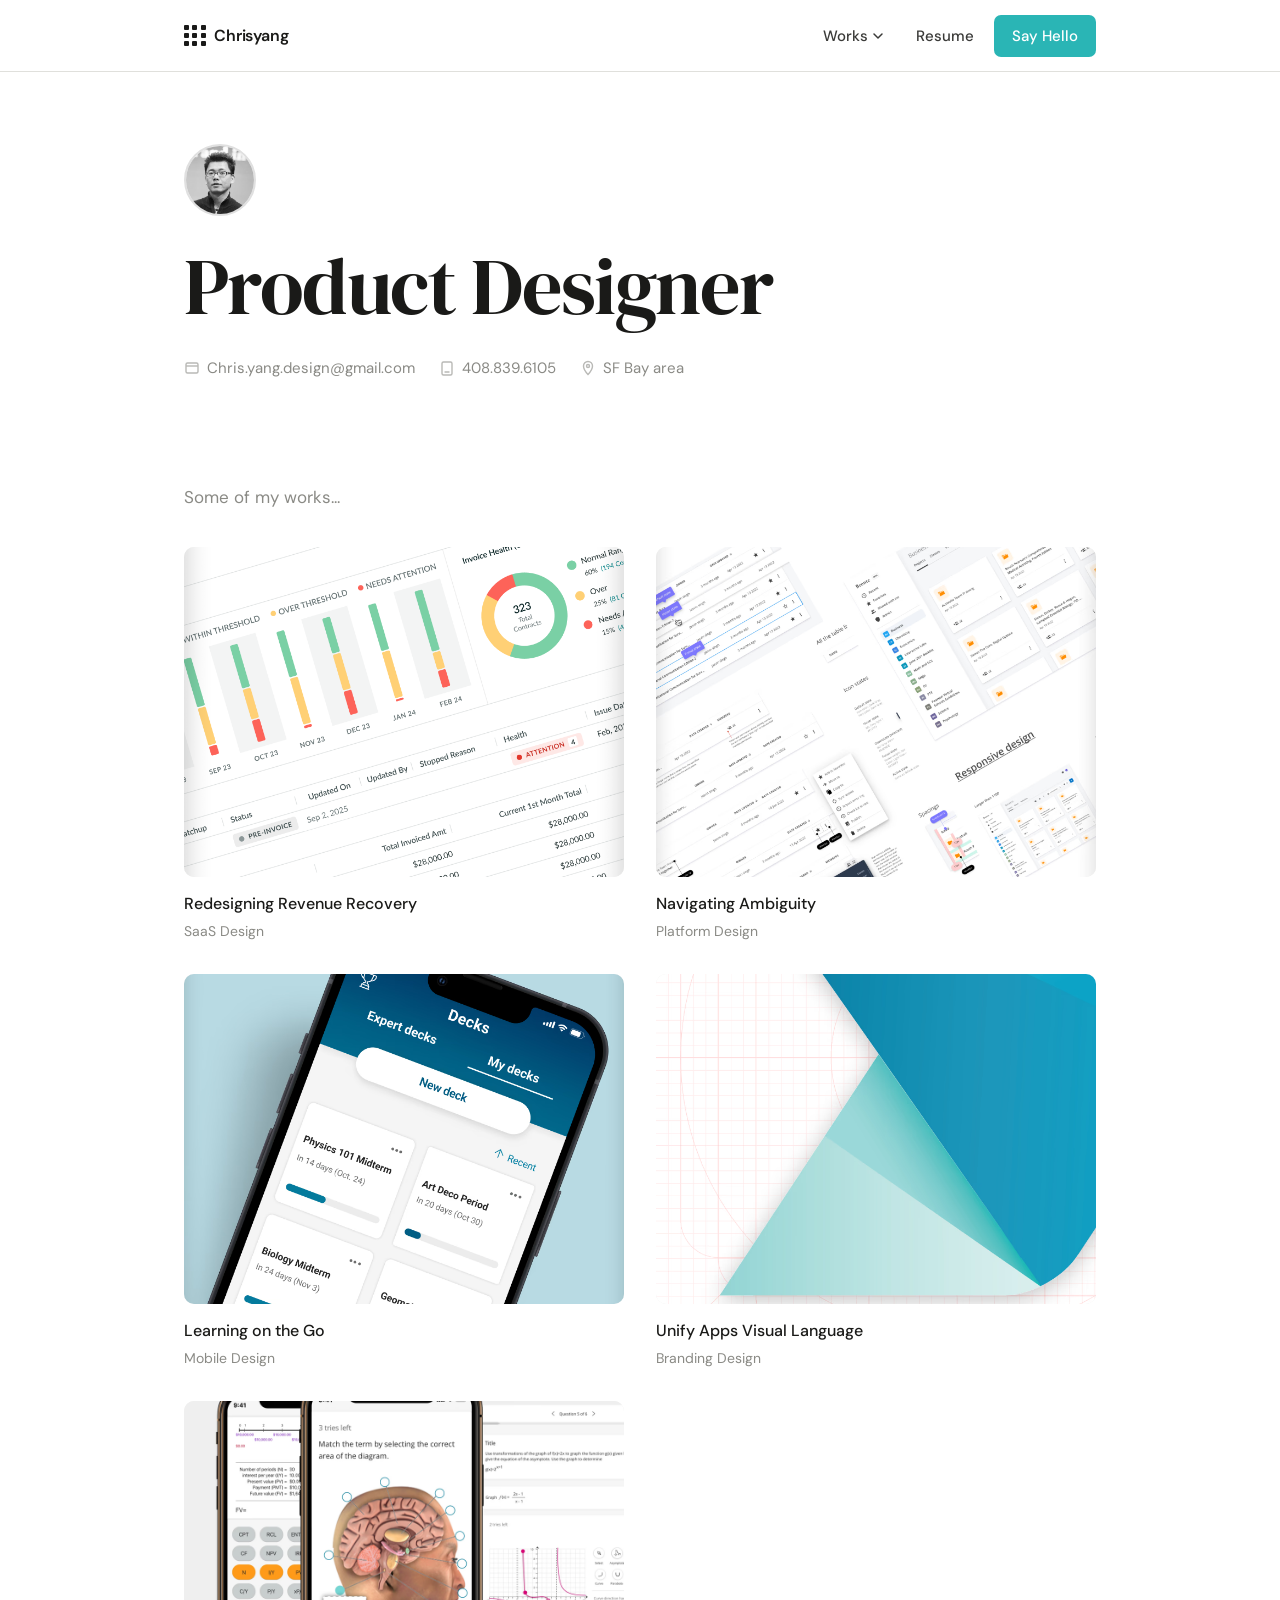
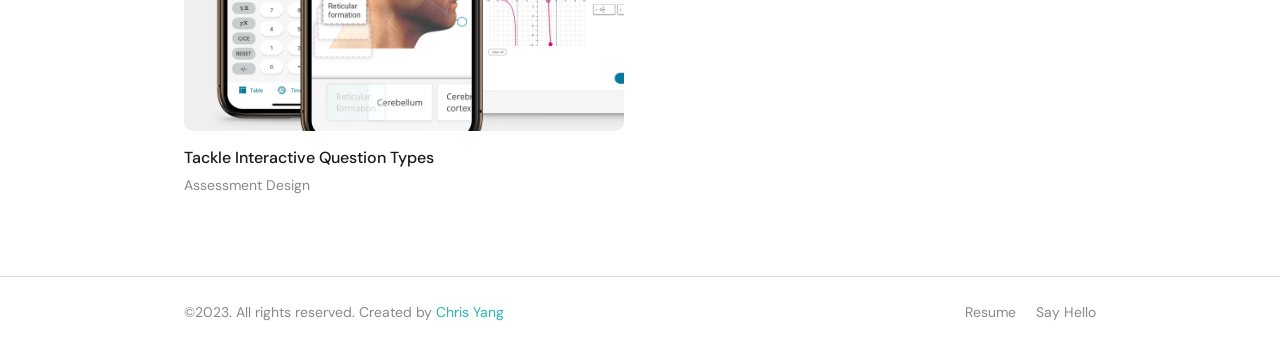
==== index.html @ 224f1f04 "Add SaaS Design case study to homepage works grid, disable password gate New card links to secret.ht" ====
<!DOCTYPE html>
<html lang="en">
<head>
  <meta charset="UTF-8">
  <meta name="viewport" content="width=device-width, initial-scale=1.0">
  <title>Christopher Yang — Product Designer</title>
  <meta name="description" content="Christopher Yang portfolio showcasing design works for mobile, platform, and branding.">
  <meta property="og:title" content="Christopher Yang Product Designer">
  <meta property="og:description" content="Christopher Yang portfolio showcasing design works for mobile, platform, and branding.">
  <link rel="stylesheet" href="css/style.css">
  <style>
    .hero-avatar { opacity: 0; animation: heroFadeIn 0.7s ease 0.2s forwards; }
    .hero h1 { opacity: 0; transform: translateY(24px); animation: heroSlideUp 0.7s ease 0.5s forwards; }
    .hero-meta { opacity: 0; transform: translateY(16px); animation: heroSlideUp 0.6s ease 0.85s forwards; }
    .works-section { opacity: 0; transform: translateY(16px); animation: heroSlideUp 0.6s ease 1.1s forwards; }
    @keyframes heroFadeIn { to { opacity: 1; } }
    @keyframes heroSlideUp { to { opacity: 1; transform: translateY(0); } }
  </style>
</head>
<body>

<!-- NAV -->
<nav class="nav">
  <div class="nav-inner">
    <a href="index.html" class="nav-logo">
      <div class="nav-logo-icon">
        <span></span><span></span><span></span>
        <span></span><span></span><span></span>
        <span></span><span></span><span></span>
      </div>
      Chrisyang
    </a>
    <div class="nav-links">
      <div class="nav-dropdown">
        <div class="nav-dropdown-trigger">
          Works
          <svg width="12" height="12" viewBox="0 0 12 12" fill="none"><path d="M2 4L6 8L10 4" stroke="currentColor" stroke-width="1.5" stroke-linecap="round" stroke-linejoin="round"/></svg>
        </div>
        <div class="nav-dropdown-menu">
          <a href="platform.html" class="nav-dropdown-item">
            <span class="nav-dropdown-item-title">Platform design</span>
          </a>
          <a href="apps.html" class="nav-dropdown-item">
            <span class="nav-dropdown-item-title">App design</span>
          </a>
          <a href="branding.html" class="nav-dropdown-item">
            <span class="nav-dropdown-item-title">Branding</span>
          </a>
          <a href="assessment.html" class="nav-dropdown-item">
            <span class="nav-dropdown-item-title">Assessment</span>
          </a>
          <a href="secret.html" class="nav-dropdown-item">
            <span class="nav-dropdown-item-title">SaaS Design</span>
          </a>
        </div>
      </div>
      <a href="https://drive.google.com/file/d/1PKk_yvtjGGQ4_b9qK4UiG_FFVXlT4Xbw/view?usp=sharing" target="_blank" class="nav-resume">Resume</a>
      <a href="contact.html" class="nav-cta">Say Hello</a>
    </div>
    <div class="nav-mobile-toggle" aria-label="Toggle menu">
      <span></span><span></span><span></span>
    </div>
  </div>
</nav>

<!-- CONTENT -->
<main class="page">
  <div class="container">
    <section class="hero">
      <div class="hero-avatar">
        <img src="images/home/chris-profile-photo.avif" alt="Christopher Yang">
      </div>
      <h1>Product Designer</h1>
      <div class="hero-meta">
        <div class="hero-meta-item">
          <svg width="16" height="16" viewBox="0 0 16 16" fill="none"><rect x="2" y="3" width="12" height="10" rx="1.5" stroke="currentColor" stroke-width="1.4"/><path d="M2 6h12" stroke="currentColor" stroke-width="1.4"/></svg>
          <a href="mailto:chris.yang.design@gmail.com">Chris.yang.design@gmail.com</a>
        </div>
        <div class="hero-meta-item">
          <svg width="16" height="16" viewBox="0 0 16 16" fill="none"><rect x="3" y="2" width="10" height="13" rx="1.5" stroke="currentColor" stroke-width="1.4"/><path d="M6 12h4" stroke="currentColor" stroke-width="1.4" stroke-linecap="round"/></svg>
          408.839.6105
        </div>
        <div class="hero-meta-item">
          <svg width="16" height="16" viewBox="0 0 16 16" fill="none"><path d="M8 1.5C5.515 1.5 3.5 3.515 3.5 6c0 3.75 4.5 8.5 4.5 8.5s4.5-4.75 4.5-8.5c0-2.485-2.015-4.5-4.5-4.5Z" stroke="currentColor" stroke-width="1.4"/><circle cx="8" cy="6" r="1.5" stroke="currentColor" stroke-width="1.4"/></svg>
          SF Bay area
        </div>
      </div>
    </section>

    <section class="works-section">
      <p class="works-section-title">Some of my works...</p>
      <div class="works-grid">
        <a href="secret.html" class="work-card">
          <img class="work-card-img" src="images/home/saas-home-image.png" alt="Redesigning Revenue Recovery — SaaS Design">
          <div class="work-card-title">Redesigning Revenue Recovery</div>
          <div class="work-card-sub">SaaS Design</div>
        </a>
        <a href="platform.html" class="work-card">
          <img class="work-card-img" src="images/home/navigation-design.avif" alt="Navigating Ambiguity — Platform Design">
          <div class="work-card-title">Navigating Ambiguity</div>
          <div class="work-card-sub">Platform Design</div>
        </a>
        <a href="apps.html" class="work-card">
          <img class="work-card-img" src="images/home/mobile-design-thumb.avif" alt="Learning on the Go — Mobile Design">
          <div class="work-card-title">Learning on the Go</div>
          <div class="work-card-sub">Mobile Design</div>
        </a>
        <a href="branding.html" class="work-card">
          <img class="work-card-img" src="images/home/branding-design-thumb.avif" alt="Unify Apps Visual Language — Branding Design">
          <div class="work-card-title">Unify Apps Visual Language</div>
          <div class="work-card-sub">Branding Design</div>
        </a>
        <a href="assessment.html" class="work-card">
          <img class="work-card-img" src="images/home/app-design-thumb.avif" alt="Tackle Interactive Question Types — Assessment Design">
          <div class="work-card-title">Tackle Interactive Question Types</div>
          <div class="work-card-sub">Assessment Design</div>
        </a>
      </div>
    </section>
  </div>
</main>

<!-- FOOTER -->
<footer class="footer">
  <div class="footer-inner">
    <p class="footer-copy">©2023. All rights reserved. Created by <a href="mailto:Chris.yang.design@gmail.com">Chris Yang</a></p>
    <div class="footer-links">
      <a href="https://drive.google.com/file/d/1C6L22A_inPMwB6SXOAL65EUYt7ZPldAD/view?usp=sharing" target="_blank">Resume</a>
      <a href="contact.html">Say Hello</a>
    </div>
  </div>
</footer>

<script src="js/main.js"></script>
</body>
</html>
---- css/style.css ----
/* ============================================
   CHRIS YANG PORTFOLIO — GLOBAL STYLES
   ============================================ */

@import url('https://fonts.googleapis.com/css2?family=DM+Serif+Display:ital@0;1&family=DM+Sans:wght@300;400;500;600&display=swap');

/* ── CSS Variables ── */
:root {
  --white: #ffffff;
  --off-white: #f8f8f6;
  --light-gray: #f0f0ee;
  --mid-gray: #e0e0dc;
  --text-muted: #8a8a85;
  --text-body: #3a3a38;
  --text-dark: #1a1a18;
  --teal: #2ab5b5;
  --teal-dark: #1f9494;
  --teal-light: rgba(42, 181, 181, 0.1);
  --serif: 'DM Serif Display', Georgia, serif;
  --sans: 'DM Sans', system-ui, sans-serif;
  --nav-h: 72px;
  --max-w: 960px;
  --transition: 0.25s cubic-bezier(0.4, 0, 0.2, 1);
}

/* ── Reset ── */
*, *::before, *::after { box-sizing: border-box; margin: 0; padding: 0; }
html { font-size: 16px; scroll-behavior: smooth; }
body {
  font-family: var(--sans);
  color: var(--text-body);
  background: var(--white);
  line-height: 1.6;
  opacity: 1;
  transition: opacity 0.3s ease;
}
body.page-exit { opacity: 0; }
body.page-enter { animation: fadeIn 0.4s ease forwards; }

@keyframes fadeIn {
  from { opacity: 0; transform: translateY(8px); }
  to   { opacity: 1; transform: translateY(0); }
}

img { max-width: 100%; display: block; }
a { color: inherit; text-decoration: none; }

/* ── Navigation ── */
.nav {
  position: fixed;
  top: 0; left: 0; right: 0;
  height: var(--nav-h);
  background: rgba(255,255,255,0.92);
  backdrop-filter: blur(12px);
  -webkit-backdrop-filter: blur(12px);
  border-bottom: 1px solid var(--mid-gray);
  z-index: 100;
  display: flex;
  align-items: center;
}
.nav-inner {
  max-width: var(--max-w);
  margin: 0 auto;
  padding: 0 24px;
  width: 100%;
  display: flex;
  align-items: center;
  justify-content: space-between;
}
.nav-logo {
  display: flex;
  align-items: center;
  gap: 8px;
  font-weight: 600;
  font-size: 1rem;
  color: var(--text-dark);
  letter-spacing: -0.01em;
}
.nav-logo-icon {
  width: 22px; height: 22px;
  display: grid;
  grid-template-columns: repeat(3,1fr);
  gap: 3px;
}
.nav-logo-icon span {
  width: 5px; height: 5px;
  background: var(--text-dark);
  border-radius: 1px;
}
.nav-links {
  display: flex;
  align-items: center;
  gap: 8px;
}

/* Works dropdown */
.nav-dropdown { position: relative; }
.nav-dropdown-trigger {
  display: flex;
  align-items: center;
  gap: 4px;
  padding: 8px 12px;
  font-size: 0.9375rem;
  font-weight: 500;
  color: var(--text-body);
  cursor: pointer;
  border-radius: 6px;
  transition: background var(--transition);
  user-select: none;
}
.nav-dropdown-trigger:hover { background: var(--light-gray); }
.nav-dropdown-trigger svg {
  transition: transform var(--transition);
  flex-shrink: 0;
}
.nav-dropdown.open .nav-dropdown-trigger svg { transform: rotate(180deg); }

.nav-dropdown-menu {
  position: absolute;
  top: calc(100% + 8px);
  left: 0;
  background: var(--white);
  border: 1px solid var(--mid-gray);
  border-radius: 10px;
  box-shadow: 0 8px 32px rgba(0,0,0,0.10);
  min-width: 240px;
  overflow: hidden;
  opacity: 0;
  pointer-events: none;
  transform: translateY(-6px);
  transition: opacity 0.2s ease, transform 0.2s ease;
  z-index: 200;
}
.nav-dropdown.open .nav-dropdown-menu {
  opacity: 1;
  pointer-events: all;
  transform: translateY(0);
}
.nav-dropdown-item {
  display: block;
  padding: 12px 16px;
  font-size: 0.875rem;
  border-bottom: 1px solid var(--light-gray);
  transition: background var(--transition);
}
.nav-dropdown-item:last-child { border-bottom: none; }
.nav-dropdown-item:hover { background: var(--off-white); }
.nav-dropdown-item-title {
  font-weight: 500;
  color: var(--text-dark);
  display: block;
}
.nav-dropdown-item-sub {
  font-size: 0.8125rem;
  color: var(--text-muted);
  display: block;
  margin-top: 1px;
}

.nav-resume {
  padding: 8px 12px;
  font-size: 0.9375rem;
  font-weight: 500;
  color: var(--text-body);
  border-radius: 6px;
  transition: background var(--transition);
}
.nav-resume:hover { background: var(--light-gray); }

.nav-cta {
  padding: 9px 18px;
  background: var(--teal);
  color: white;
  font-size: 0.9375rem;
  font-weight: 500;
  border-radius: 7px;
  transition: background var(--transition), transform var(--transition);
}
.nav-cta:hover { background: var(--teal-dark); transform: translateY(-1px); }

/* Mobile nav toggle */
.nav-mobile-toggle {
  display: none;
  flex-direction: column;
  gap: 5px;
  cursor: pointer;
  padding: 4px;
}
.nav-mobile-toggle span {
  width: 22px; height: 2px;
  background: var(--text-dark);
  border-radius: 2px;
  transition: transform 0.3s ease, opacity 0.3s ease;
}

/* ── Page Wrapper ── */
.page { padding-top: var(--nav-h); min-height: 100vh; }
.container {
  max-width: var(--max-w);
  margin: 0 auto;
  padding: 0 24px;
}

/* ── HOME PAGE ── */
.hero {
  padding: 72px 0 56px;
  animation: fadeIn 0.6s ease both;
}
.hero-avatar {
  width: 72px; height: 72px;
  border-radius: 50%;
  overflow: hidden;
  margin-bottom: 28px;
  filter: grayscale(100%);
  border: 2px solid var(--mid-gray);
}
.hero-avatar img { width: 100%; height: 100%; object-fit: cover; object-position: center top; }
.hero h1 {
  font-family: var(--serif);
  font-size: clamp(3rem, 7vw, 5rem);
  font-weight: 400;
  color: var(--text-dark);
  line-height: 1.05;
  letter-spacing: -0.02em;
  margin-bottom: 28px;
  animation: fadeIn 0.6s 0.1s ease both;
}
.hero-meta {
  display: flex;
  flex-wrap: wrap;
  gap: 24px;
  animation: fadeIn 0.6s 0.2s ease both;
}
.hero-meta-item {
  display: flex;
  align-items: center;
  gap: 7px;
  font-size: 0.9375rem;
  color: var(--text-muted);
}
.hero-meta-item svg { flex-shrink: 0; opacity: 0.6; }
.hero-meta-item a:hover { color: var(--teal); }

.works-section { padding: 48px 0 80px; }
.works-section-title {
  font-size: 1.0625rem;
  font-weight: 400;
  color: var(--text-muted);
  margin-bottom: 36px;
  animation: fadeIn 0.6s 0.25s ease both;
}
.works-grid {
  display: grid;
  grid-template-columns: repeat(2, 1fr);
  gap: 32px;
  animation: fadeIn 0.6s 0.3s ease both;
}
.work-card {
  cursor: pointer;
  transition: transform 0.3s ease;
}
.work-card:hover { transform: translateY(-4px); }
.work-card-img {
  width: 100%;
  aspect-ratio: 4/3;
  object-fit: cover;
  border-radius: 10px;
  margin-bottom: 14px;
  background: var(--light-gray);
  transition: box-shadow 0.3s ease;
}
.work-card:hover .work-card-img { box-shadow: 0 12px 32px rgba(0,0,0,0.12); }
.work-card-title {
  font-size: 1rem;
  font-weight: 500;
  color: var(--text-dark);
  margin-bottom: 3px;
}
.work-card-sub {
  font-size: 0.875rem;
  color: var(--text-muted);
}

/* ── CASE STUDY PAGES ── */
.case-hero {
  padding: 64px 0 48px;
  border-bottom: 1px solid var(--mid-gray);
  margin-bottom: 56px;
  animation: fadeIn 0.5s ease both;
}
.case-hero-eyebrow {
  font-size: 0.8125rem;
  font-weight: 500;
  letter-spacing: 0.1em;
  text-transform: uppercase;
  color: var(--teal);
  margin-bottom: 12px;
}
.case-hero h1 {
  font-family: var(--serif);
  font-size: clamp(2.25rem, 5vw, 3.5rem);
  font-weight: 400;
  color: var(--text-dark);
  line-height: 1.1;
  letter-spacing: -0.02em;
  margin-bottom: 16px;
}
.case-hero-sub {
  font-size: 1.125rem;
  color: var(--text-muted);
  font-weight: 300;
}
.case-hero-img {
  width: 100%;
  border-radius: 12px;
  margin-top: 40px;
  box-shadow: 0 4px 24px rgba(0,0,0,0.08);
}

.case-body { padding-bottom: 96px; animation: fadeIn 0.5s 0.15s ease both; }
.case-section { margin-bottom: 56px; }
.case-section h3 {
  font-family: var(--serif);
  font-size: 1.5rem;
  font-weight: 400;
  color: var(--text-dark);
  margin-bottom: 16px;
  letter-spacing: -0.01em;
}
.case-section p {
  font-size: 1rem;
  line-height: 1.75;
  color: var(--text-body);
  margin-bottom: 16px;
}
.case-section p:last-child { margin-bottom: 0; }
.case-section ul, .case-section ol {
  padding-left: 20px;
  margin-bottom: 16px;
}
.case-section li {
  font-size: 1rem;
  line-height: 1.75;
  color: var(--text-body);
  margin-bottom: 4px;
}
.case-section strong { font-weight: 600; color: var(--text-dark); }
.case-section a { color: var(--teal); text-decoration: underline; text-underline-offset: 3px; }
.case-section a:hover { color: var(--teal-dark); }

.case-img-block { margin: 32px 0; }
.case-img-block img {
  width: 100%;
  border-radius: 10px;
  border: 1px solid var(--mid-gray);
}
.case-img-caption {
  font-size: 0.8125rem;
  color: var(--text-muted);
  margin-top: 10px;
  font-style: italic;
}

.case-divider {
  border: none;
  border-top: 1px solid var(--mid-gray);
  margin: 48px 0;
}

/* Results callout */
.results-grid {
  display: grid;
  grid-template-columns: repeat(3, 1fr);
  gap: 24px;
  margin: 24px 0;
}
.result-stat {
  background: var(--off-white);
  border-radius: 10px;
  padding: 24px;
  text-align: center;
}
.result-stat-num {
  font-family: var(--serif);
  font-size: 2.25rem;
  color: var(--teal);
  display: block;
  margin-bottom: 6px;
}
.result-stat-label {
  font-size: 0.875rem;
  color: var(--text-muted);
  line-height: 1.4;
}

/* Testimonial */
.testimonial {
  background: var(--off-white);
  border-left: 3px solid var(--teal);
  border-radius: 0 8px 8px 0;
  padding: 20px 24px;
  margin: 24px 0;
}
.testimonial p {
  font-style: italic;
  font-size: 1rem;
  color: var(--text-body);
  margin-bottom: 8px !important;
}
.testimonial cite {
  font-size: 0.875rem;
  font-weight: 500;
  color: var(--text-muted);
  font-style: normal;
}

/* Prototype button */
.btn-primary {
  display: inline-flex;
  align-items: center;
  gap: 8px;
  padding: 11px 22px;
  background: var(--teal);
  color: white;
  font-size: 0.9375rem;
  font-weight: 500;
  border-radius: 7px;
  transition: background var(--transition), transform var(--transition);
  margin-top: 8px;
}
.btn-primary:hover { background: var(--teal-dark); transform: translateY(-1px); }

/* ── CONTACT PAGE ── */
.contact-hero {
  padding: 72px 0 48px;
  animation: fadeIn 0.5s ease both;
}
.contact-hero h1 {
  font-family: var(--serif);
  font-size: clamp(3rem, 6vw, 4.5rem);
  font-weight: 400;
  color: var(--text-dark);
  line-height: 1.05;
  letter-spacing: -0.02em;
  margin-bottom: 14px;
}
.contact-hero p {
  font-size: 1.0625rem;
  color: var(--text-muted);
  margin-bottom: 40px;
}
.contact-form {
  max-width: 560px;
  animation: fadeIn 0.5s 0.15s ease both;
}
.form-group { margin-bottom: 20px; }
.form-group label {
  display: block;
  font-size: 0.875rem;
  font-weight: 500;
  color: var(--text-dark);
  margin-bottom: 6px;
}
.form-group input,
.form-group textarea {
  width: 100%;
  padding: 11px 14px;
  border: 1px solid var(--mid-gray);
  border-radius: 7px;
  font-family: var(--sans);
  font-size: 0.9375rem;
  color: var(--text-dark);
  background: var(--white);
  transition: border-color var(--transition), box-shadow var(--transition);
  outline: none;
  resize: vertical;
}
.form-group input:focus,
.form-group textarea:focus {
  border-color: var(--teal);
  box-shadow: 0 0 0 3px var(--teal-light);
}
.form-group textarea { min-height: 140px; }
.form-submit {
  width: 100%;
  padding: 13px;
  background: var(--teal);
  color: white;
  border: none;
  border-radius: 7px;
  font-family: var(--sans);
  font-size: 1rem;
  font-weight: 500;
  cursor: pointer;
  transition: background var(--transition), transform var(--transition);
}
.form-submit:hover { background: var(--teal-dark); transform: translateY(-1px); }
.form-success {
  display: none;
  padding: 16px;
  background: var(--teal-light);
  border: 1px solid var(--teal);
  border-radius: 7px;
  color: var(--teal-dark);
  font-weight: 500;
  margin-top: 16px;
  font-size: 0.9375rem;
}

/* ── FOOTER ── */
.footer {
  border-top: 1px solid var(--mid-gray);
  padding: 24px 0;
  margin-top: auto;
}
.footer-inner {
  max-width: var(--max-w);
  margin: 0 auto;
  padding: 0 24px;
  display: flex;
  align-items: center;
  justify-content: space-between;
  flex-wrap: wrap;
  gap: 12px;
}
.footer-copy {
  font-size: 0.875rem;
  color: var(--text-muted);
}
.footer-copy a { color: var(--teal); }
.footer-links {
  display: flex;
  align-items: center;
  gap: 20px;
}
.footer-links a {
  font-size: 0.875rem;
  color: var(--text-muted);
  transition: color var(--transition);
}
.footer-links a:hover { color: var(--text-dark); }

/* ── MOBILE ── */
@media (max-width: 680px) {
  .nav-links { display: none; }
  .nav-links.mobile-open {
    display: flex;
    flex-direction: column;
    position: fixed;
    top: var(--nav-h);
    left: 0; right: 0;
    background: var(--white);
    border-bottom: 1px solid var(--mid-gray);
    padding: 16px 24px 24px;
    gap: 4px;
    align-items: stretch;
    box-shadow: 0 8px 24px rgba(0,0,0,0.08);
  }
  .nav-mobile-toggle { display: flex; }
  .nav-dropdown-trigger { padding: 10px 12px; }
  .nav-dropdown-menu { position: static; box-shadow: none; border: none; border-radius: 0; opacity: 1; pointer-events: all; transform: none; padding-left: 12px; display: none; }
  .nav-dropdown.open .nav-dropdown-menu { display: block; }
  .nav-resume, .nav-cta { padding: 10px 12px; }

  .works-grid { grid-template-columns: 1fr; gap: 28px; }
  .results-grid { grid-template-columns: 1fr; gap: 16px; }

  .hero { padding: 48px 0 40px; }
  .case-hero { padding: 48px 0 36px; }
  .contact-hero { padding: 48px 0 36px; }
}
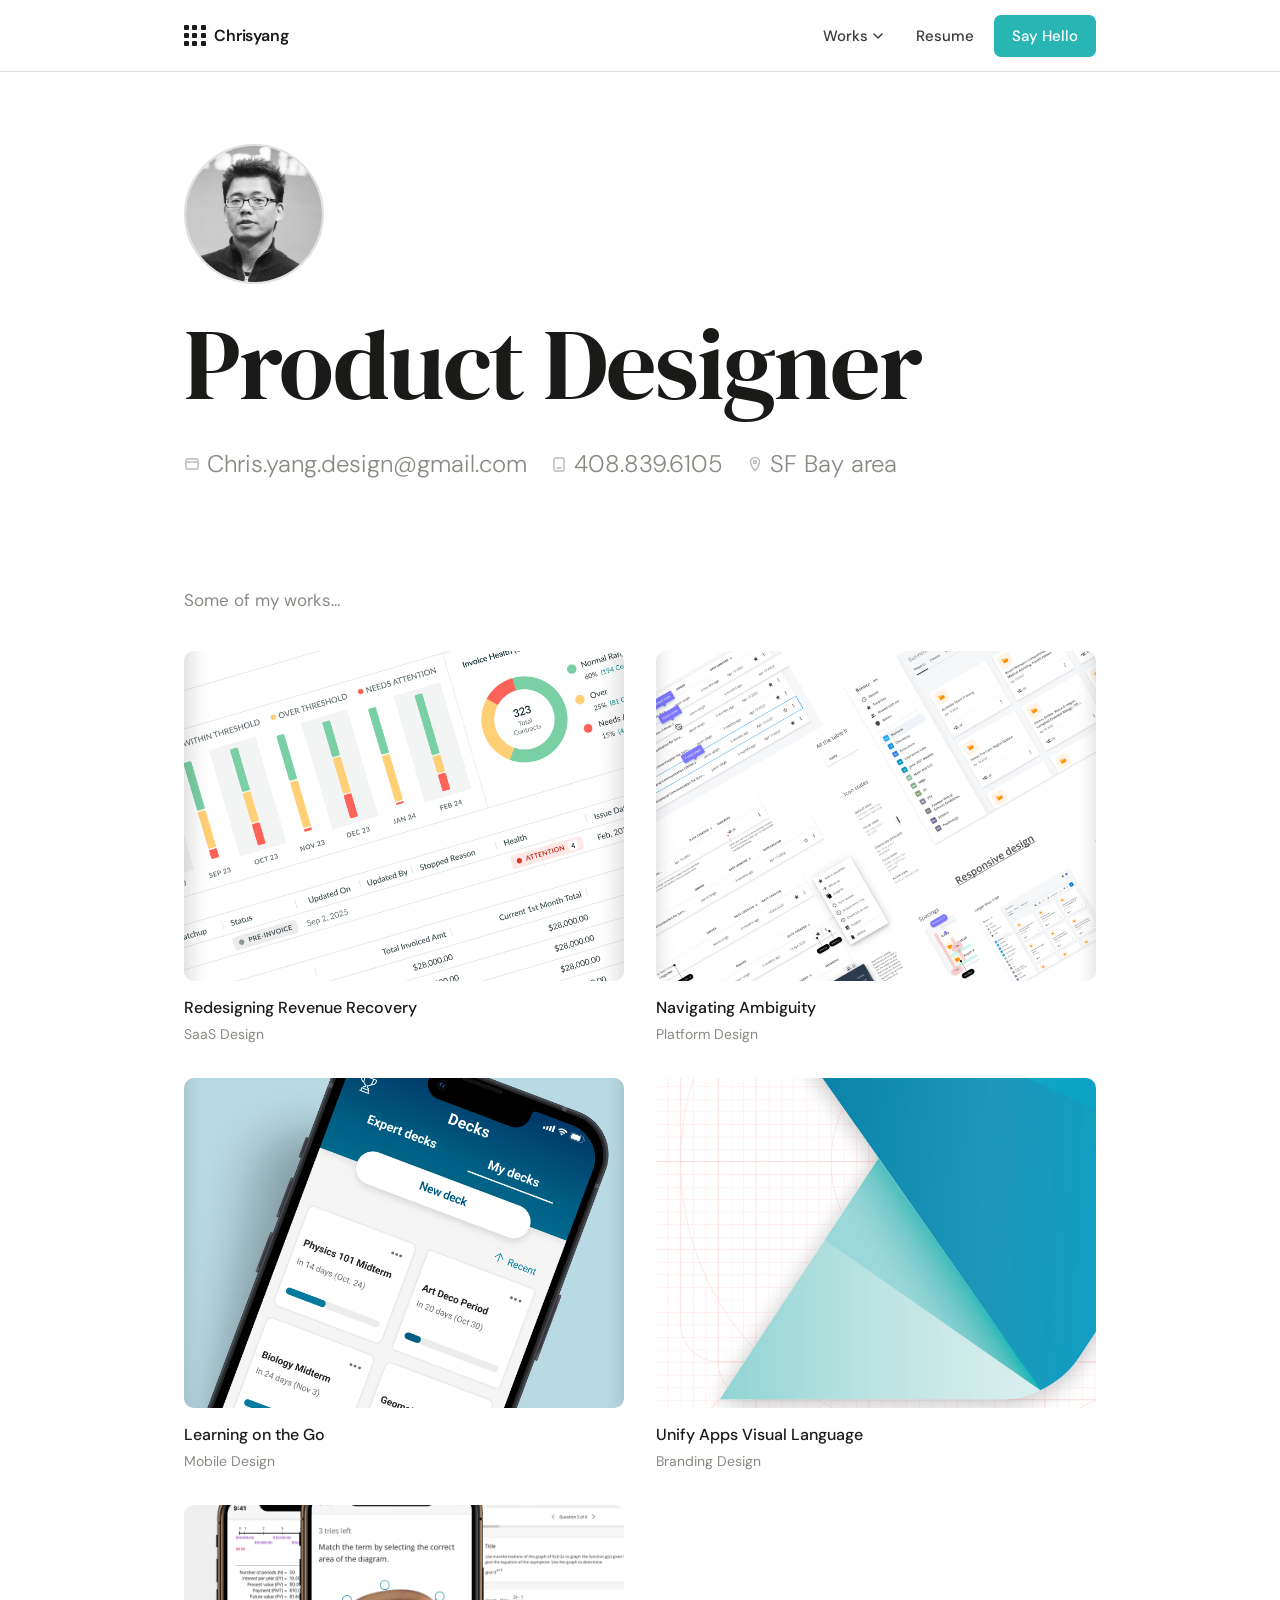
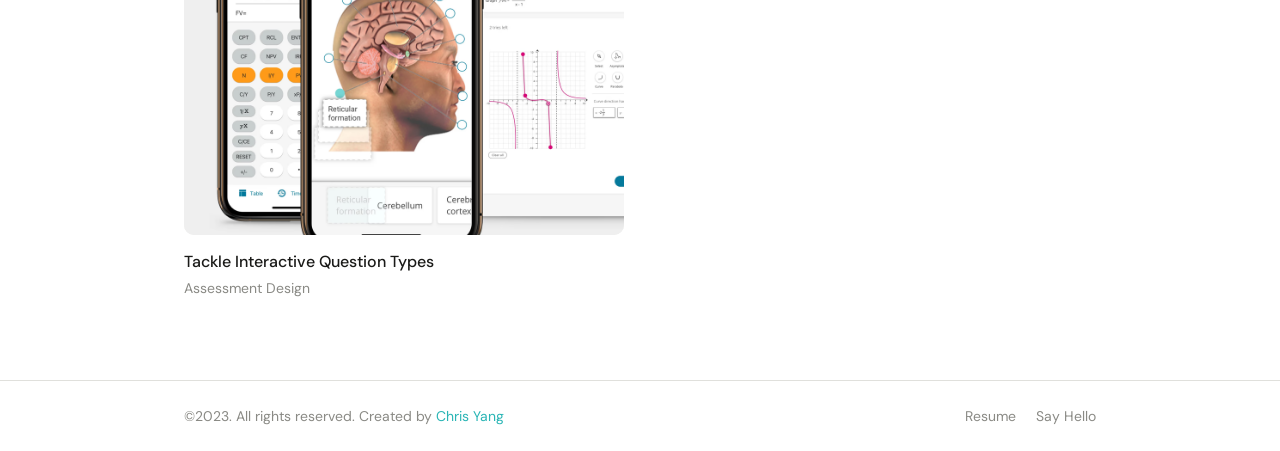
==== commit e9fd3521: "Rework homepage load animation and add site favicon - Match photo/headline/contact-info sizes to the" ====
--- a/index.html
+++ b/index.html
@@ -8,13 +8,23 @@
   <meta property="og:title" content="Christopher Yang Product Designer">
   <meta property="og:description" content="Christopher Yang portfolio showcasing design works for mobile, platform, and branding.">
   <link rel="stylesheet" href="css/style.css">
+  <link rel="icon" type="image/png" href="images/favicon/favicon.png">
   <style>
-    .hero-avatar { opacity: 0; animation: heroFadeIn 0.7s ease 0.2s forwards; }
-    .hero h1 { opacity: 0; transform: translateY(24px); animation: heroSlideUp 0.7s ease 0.5s forwards; }
-    .hero-meta { opacity: 0; transform: translateY(16px); animation: heroSlideUp 0.6s ease 0.85s forwards; }
-    .works-section { opacity: 0; transform: translateY(16px); animation: heroSlideUp 0.6s ease 1.1s forwards; }
-    @keyframes heroFadeIn { to { opacity: 1; } }
+    .hero-avatar { opacity: 0; transform: scale(0.4); animation: heroScaleIn 0.9s ease 0.2s forwards; }
+    .hero h1 { opacity: 0; transform: translateY(24px); animation: heroSlideUp 0.9s ease 0.7s forwards; }
+    .hero-meta-item { opacity: 0; transform: translateX(24px); }
+    .hero-meta-item:nth-child(1) { animation: heroSlideInRight 0.7s ease 1.4s forwards; }
+    .hero-meta-item:nth-child(2) { animation: heroSlideInRight 0.7s ease 1.9s forwards; }
+    .hero-meta-item:nth-child(3) { animation: heroSlideInRight 0.7s ease 2.4s forwards; }
+    .works-section-title { opacity: 0; transform: translateY(16px); animation: heroSlideUp 0.9s ease 2.9s forwards; }
+    .works-grid .work-card:nth-child(1) .work-card-img { animation: cardRevealIn 0.6s ease 3.9s forwards; }
+    .works-grid .work-card:nth-child(2) .work-card-img { animation: cardRevealIn 0.6s ease 4.9s forwards; }
+    .nav { opacity: 0; top: -100px; animation: navSlideDown 0.35s ease-out 3.2s forwards; }
+    @keyframes heroScaleIn { to { opacity: 1; transform: scale(1); } }
     @keyframes heroSlideUp { to { opacity: 1; transform: translateY(0); } }
+    @keyframes heroSlideInRight { to { opacity: 1; transform: translateX(0); } }
+    @keyframes cardRevealIn { to { opacity: 1; transform: scale(1); } }
+    @keyframes navSlideDown { to { opacity: 1; top: 0; } }
   </style>
 </head>
 <body>
@@ -132,5 +142,14 @@
 </footer>
 
 <script src="js/main.js"></script>
+<script>
+  var workCardImgs = document.querySelectorAll('.works-grid .work-card:nth-child(n+3) .work-card-img');
+  var cardObserver = new IntersectionObserver(function (entries) {
+    entries.forEach(function (entry) {
+      entry.target.classList.toggle('in-view', entry.isIntersecting);
+    });
+  }, { threshold: 0.2 });
+  workCardImgs.forEach(function (img) { cardObserver.observe(img); });
+</script>
 </body>
 </html>
--- a/css/style.css
+++ b/css/style.css
@@ -207,7 +207,7 @@
   animation: fadeIn 0.6s ease both;
 }
 .hero-avatar {
-  width: 72px; height: 72px;
+  width: 140px; height: 140px;
   border-radius: 50%;
   overflow: hidden;
   margin-bottom: 28px;
@@ -217,7 +217,7 @@
 .hero-avatar img { width: 100%; height: 100%; object-fit: cover; object-position: center top; }
 .hero h1 {
   font-family: var(--serif);
-  font-size: clamp(3rem, 7vw, 5rem);
+  font-size: clamp(2.75rem, 8vw, 6.25rem);
   font-weight: 400;
   color: var(--text-dark);
   line-height: 1.05;
@@ -235,7 +235,8 @@
   display: flex;
   align-items: center;
   gap: 7px;
-  font-size: 0.9375rem;
+  font-size: 1.5rem;
+  font-weight: 300;
   color: var(--text-muted);
 }
 .hero-meta-item svg { flex-shrink: 0; opacity: 0.6; }
@@ -267,8 +268,12 @@
   border-radius: 10px;
   margin-bottom: 14px;
   background: var(--light-gray);
-  transition: box-shadow 0.3s ease;
-}
+  opacity: 0;
+  transform: scale(1.08);
+  transition: opacity 0.6s ease, transform 0.6s ease, box-shadow 0.3s ease;
+}
+.work-card-img.in-view { opacity: 1; transform: scale(1); }
+.work-card:nth-child(2n) .work-card-img { transition-delay: 1s; }
 .work-card:hover .work-card-img { box-shadow: 0 12px 32px rgba(0,0,0,0.12); }
 .work-card-title {
   font-size: 1rem;
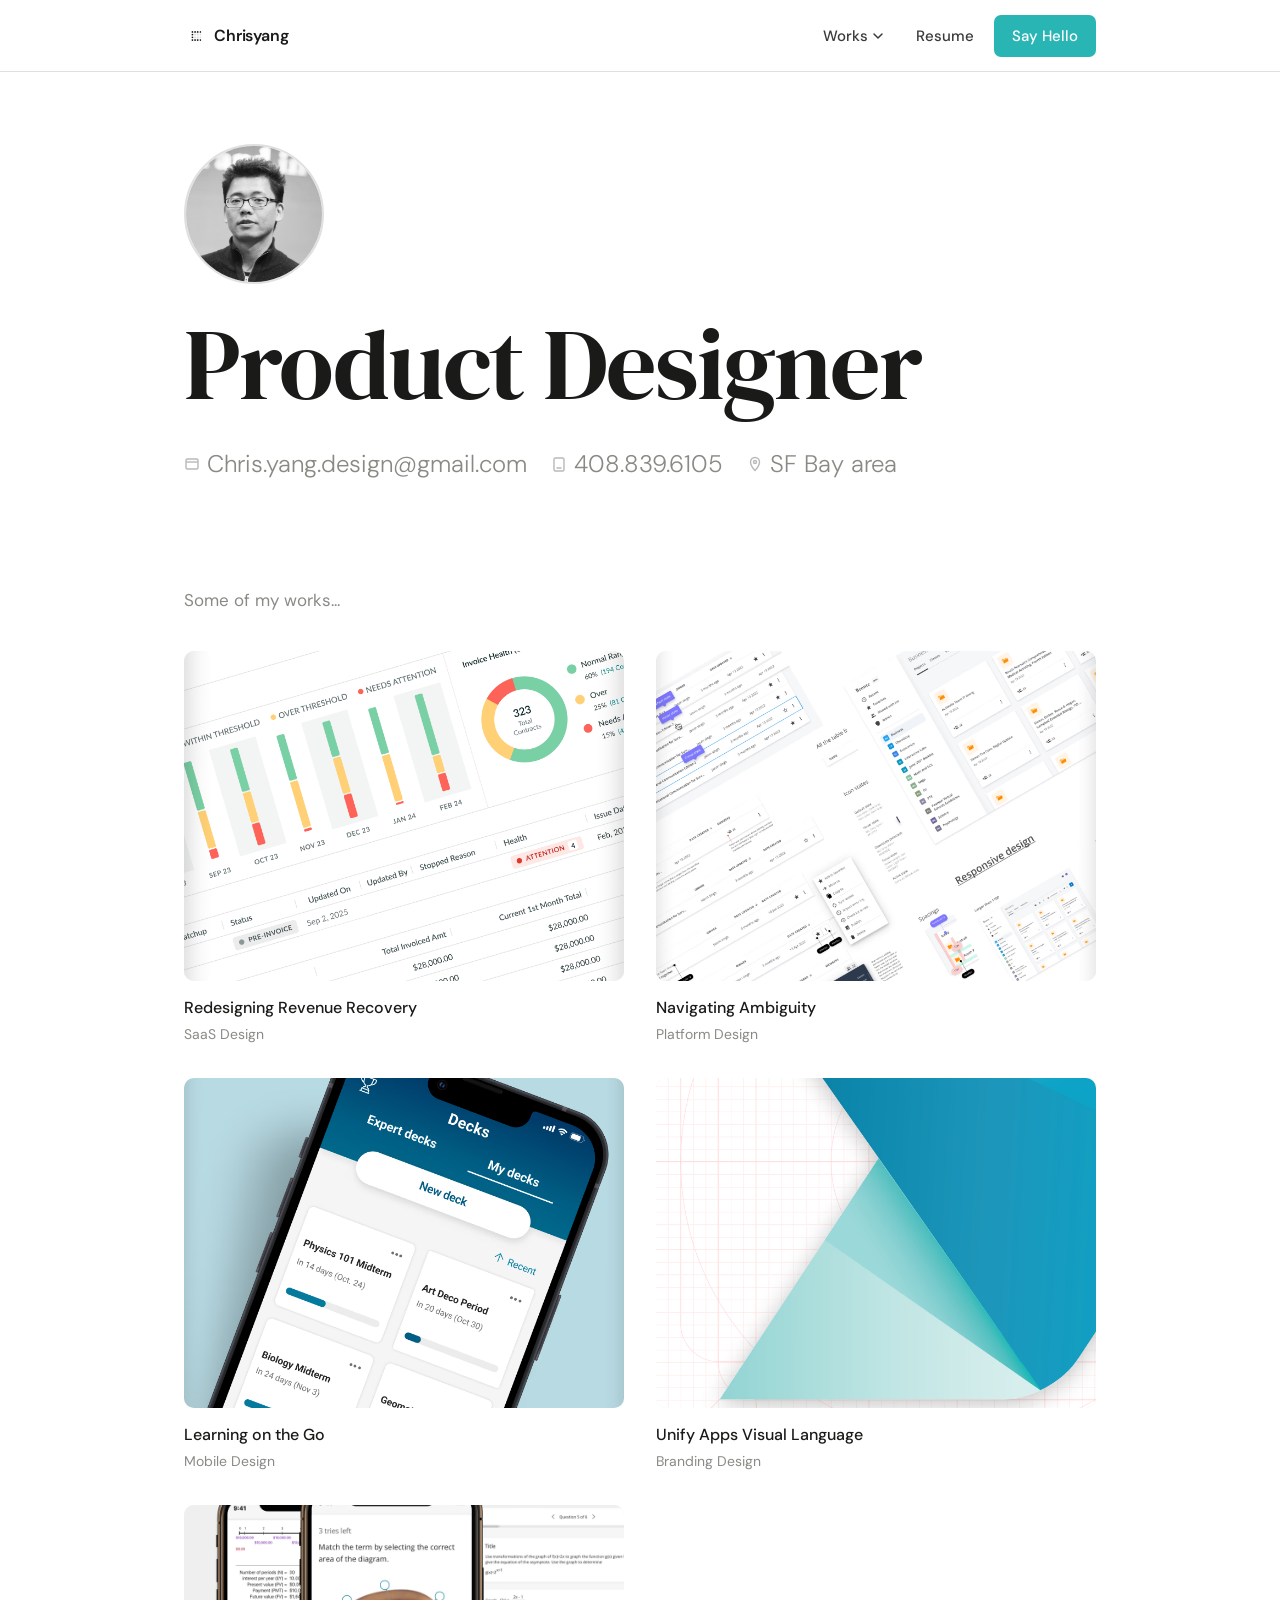
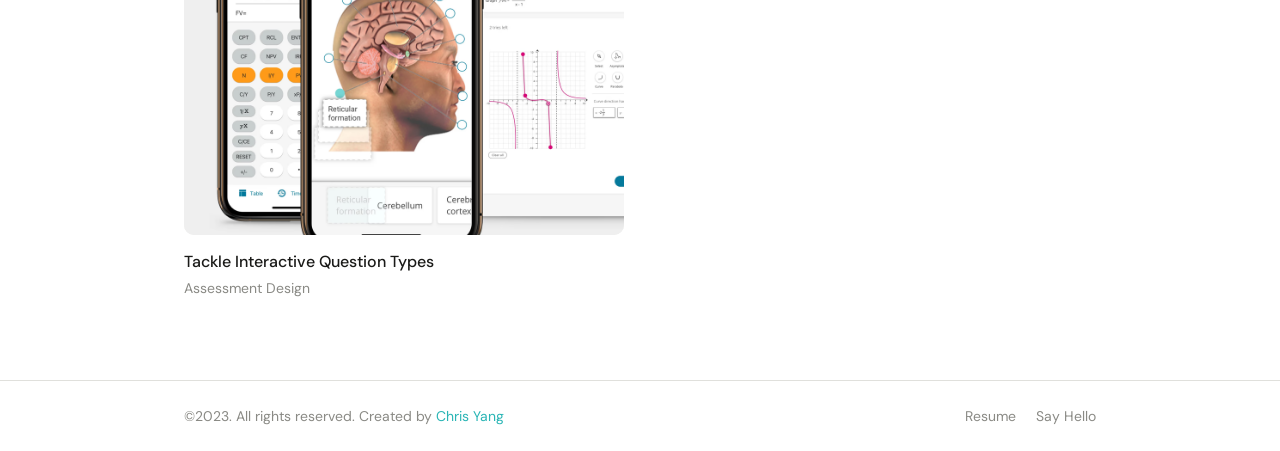
==== commit 9d99bee2: "Add SaaS Design case study page and unify site chrome - Add saas-design.html (richer RevUP/Sodexo ca" ====
--- a/index.html
+++ b/index.html
@@ -33,11 +33,7 @@
 <nav class="nav">
   <div class="nav-inner">
     <a href="index.html" class="nav-logo">
-      <div class="nav-logo-icon">
-        <span></span><span></span><span></span>
-        <span></span><span></span><span></span>
-        <span></span><span></span><span></span>
-      </div>
+      <img class="nav-logo-icon" src="images/favicon/favicon.png" alt="">
       Chrisyang
     </a>
     <div class="nav-links">
@@ -59,7 +55,7 @@
           <a href="assessment.html" class="nav-dropdown-item">
             <span class="nav-dropdown-item-title">Assessment</span>
           </a>
-          <a href="secret.html" class="nav-dropdown-item">
+          <a href="saas-design.html" class="nav-dropdown-item">
             <span class="nav-dropdown-item-title">SaaS Design</span>
           </a>
         </div>
@@ -100,7 +96,7 @@
     <section class="works-section">
       <p class="works-section-title">Some of my works...</p>
       <div class="works-grid">
-        <a href="secret.html" class="work-card">
+        <a href="saas-design.html" class="work-card">
           <img class="work-card-img" src="images/home/saas-home-image.png" alt="Redesigning Revenue Recovery — SaaS Design">
           <div class="work-card-title">Redesigning Revenue Recovery</div>
           <div class="work-card-sub">SaaS Design</div>
--- a/css/style.css
+++ b/css/style.css
@@ -78,14 +78,8 @@
 }
 .nav-logo-icon {
   width: 22px; height: 22px;
-  display: grid;
-  grid-template-columns: repeat(3,1fr);
-  gap: 3px;
-}
-.nav-logo-icon span {
-  width: 5px; height: 5px;
-  background: var(--text-dark);
-  border-radius: 1px;
+  display: block;
+  object-fit: contain;
 }
 .nav-links {
   display: flex;
@@ -122,7 +116,7 @@
   background: var(--white);
   border: 1px solid var(--mid-gray);
   border-radius: 10px;
-  box-shadow: 0 8px 32px rgba(0,0,0,0.10);
+  box-shadow: 0 16px 48px rgba(0,0,0,0.08), 0 4px 16px rgba(0,0,0,0.04);
   min-width: 240px;
   overflow: hidden;
   opacity: 0;
@@ -287,6 +281,18 @@
 }
 
 /* ── CASE STUDY PAGES ── */
+.back-home-link {
+  display: inline-flex;
+  align-items: center;
+  gap: 6px;
+  font-size: 0.8125rem;
+  font-weight: 500;
+  color: var(--text-muted);
+  letter-spacing: 0.02em;
+  margin-top: 32px;
+  transition: color var(--transition);
+}
+.back-home-link:hover { color: var(--text-dark); }
 .case-hero {
   padding: 64px 0 48px;
   border-bottom: 1px solid var(--mid-gray);
@@ -365,6 +371,35 @@
   margin-top: 10px;
   font-style: italic;
 }
+
+.cta-block {
+  display: flex;
+  align-items: center;
+  justify-content: space-between;
+  background: var(--off-white);
+  border-radius: 12px;
+  padding: 32px 36px;
+  margin-top: 56px;
+  gap: 24px;
+}
+.cta-block h3 {
+  font-family: var(--serif);
+  font-size: 1.375rem;
+  color: var(--text-dark);
+  margin-bottom: 6px;
+  font-weight: 400;
+}
+.cta-block p { font-size: 0.9375rem; color: var(--text-muted); margin: 0; }
+.cta-link {
+  padding: 12px 24px;
+  background: var(--teal);
+  color: white;
+  border-radius: 7px;
+  font-weight: 500;
+  font-size: 0.9375rem;
+  white-space: nowrap;
+}
+.cta-link:hover { background: var(--teal-dark); }
 
 .case-divider {
   border: none;
@@ -573,4 +608,5 @@
   .hero { padding: 48px 0 40px; }
   .case-hero { padding: 48px 0 36px; }
   .contact-hero { padding: 48px 0 36px; }
-}
+  .cta-block { flex-direction: column; align-items: flex-start; }
+}
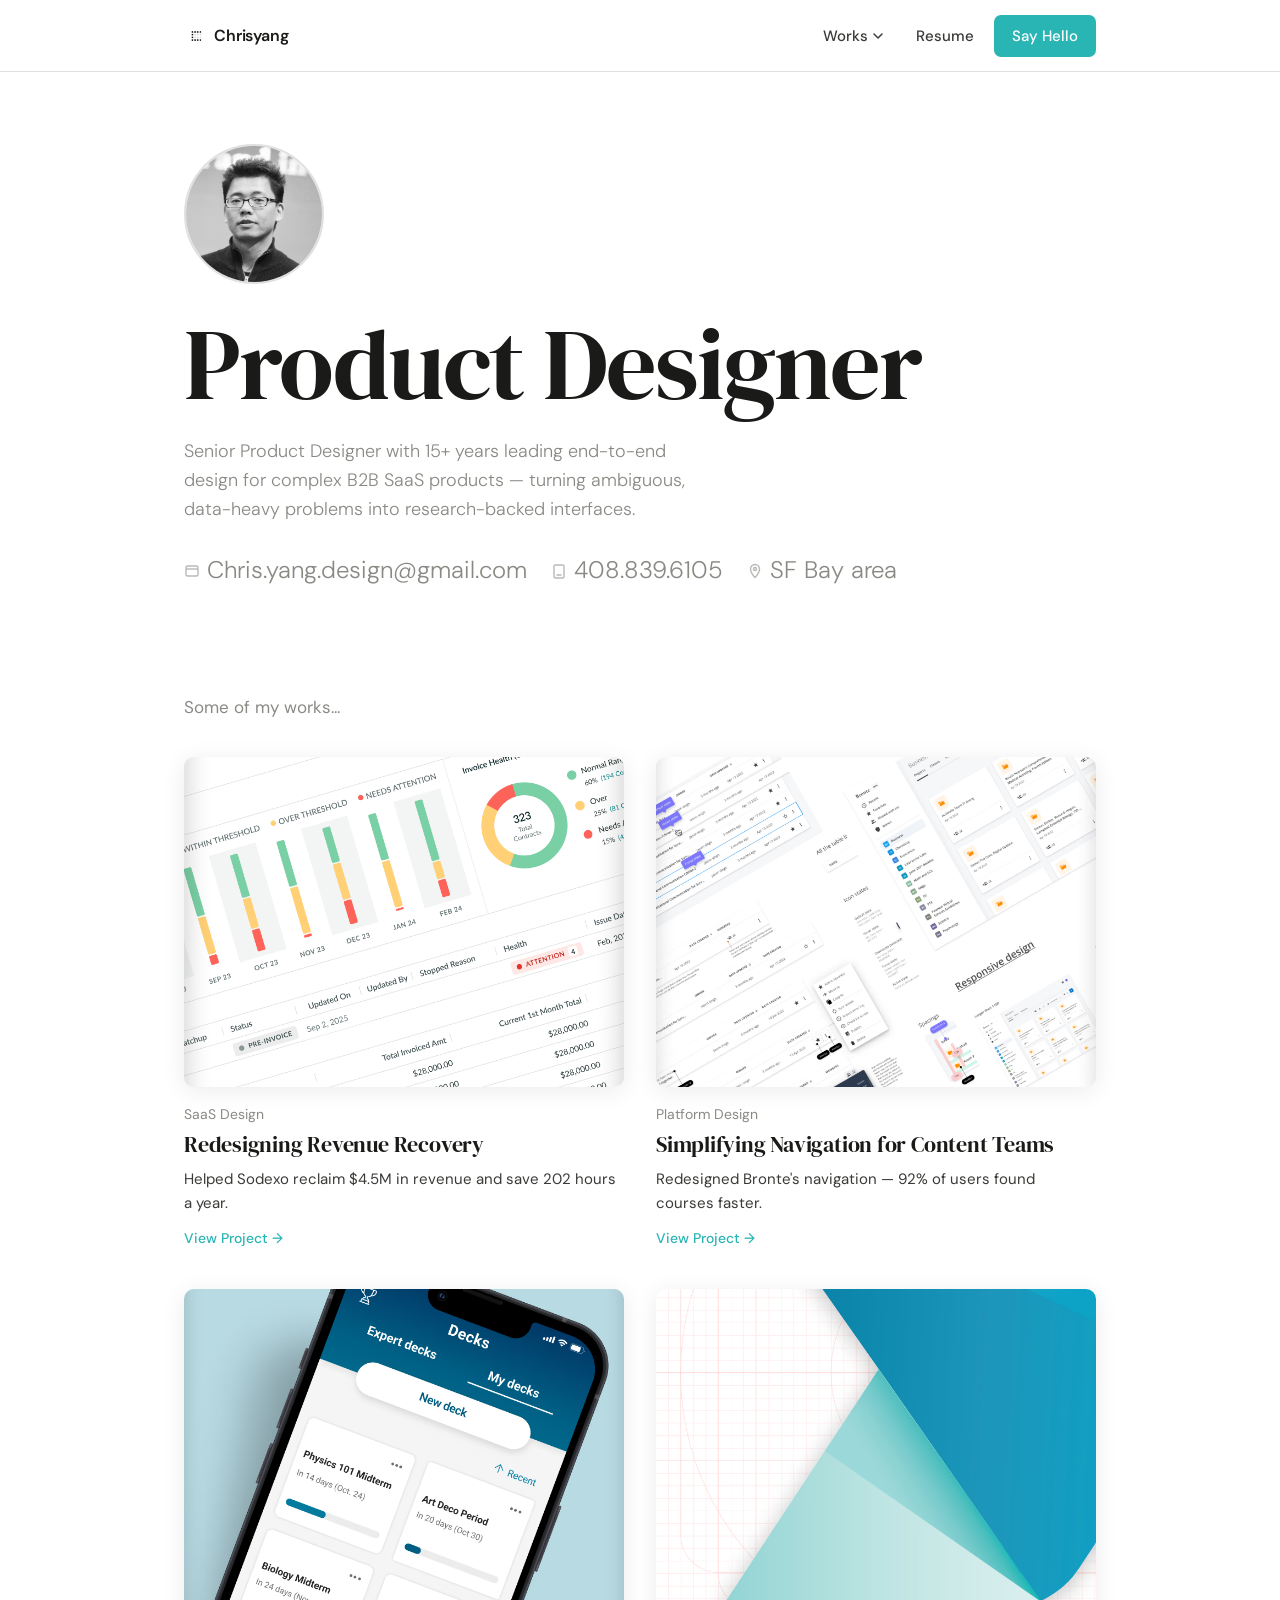
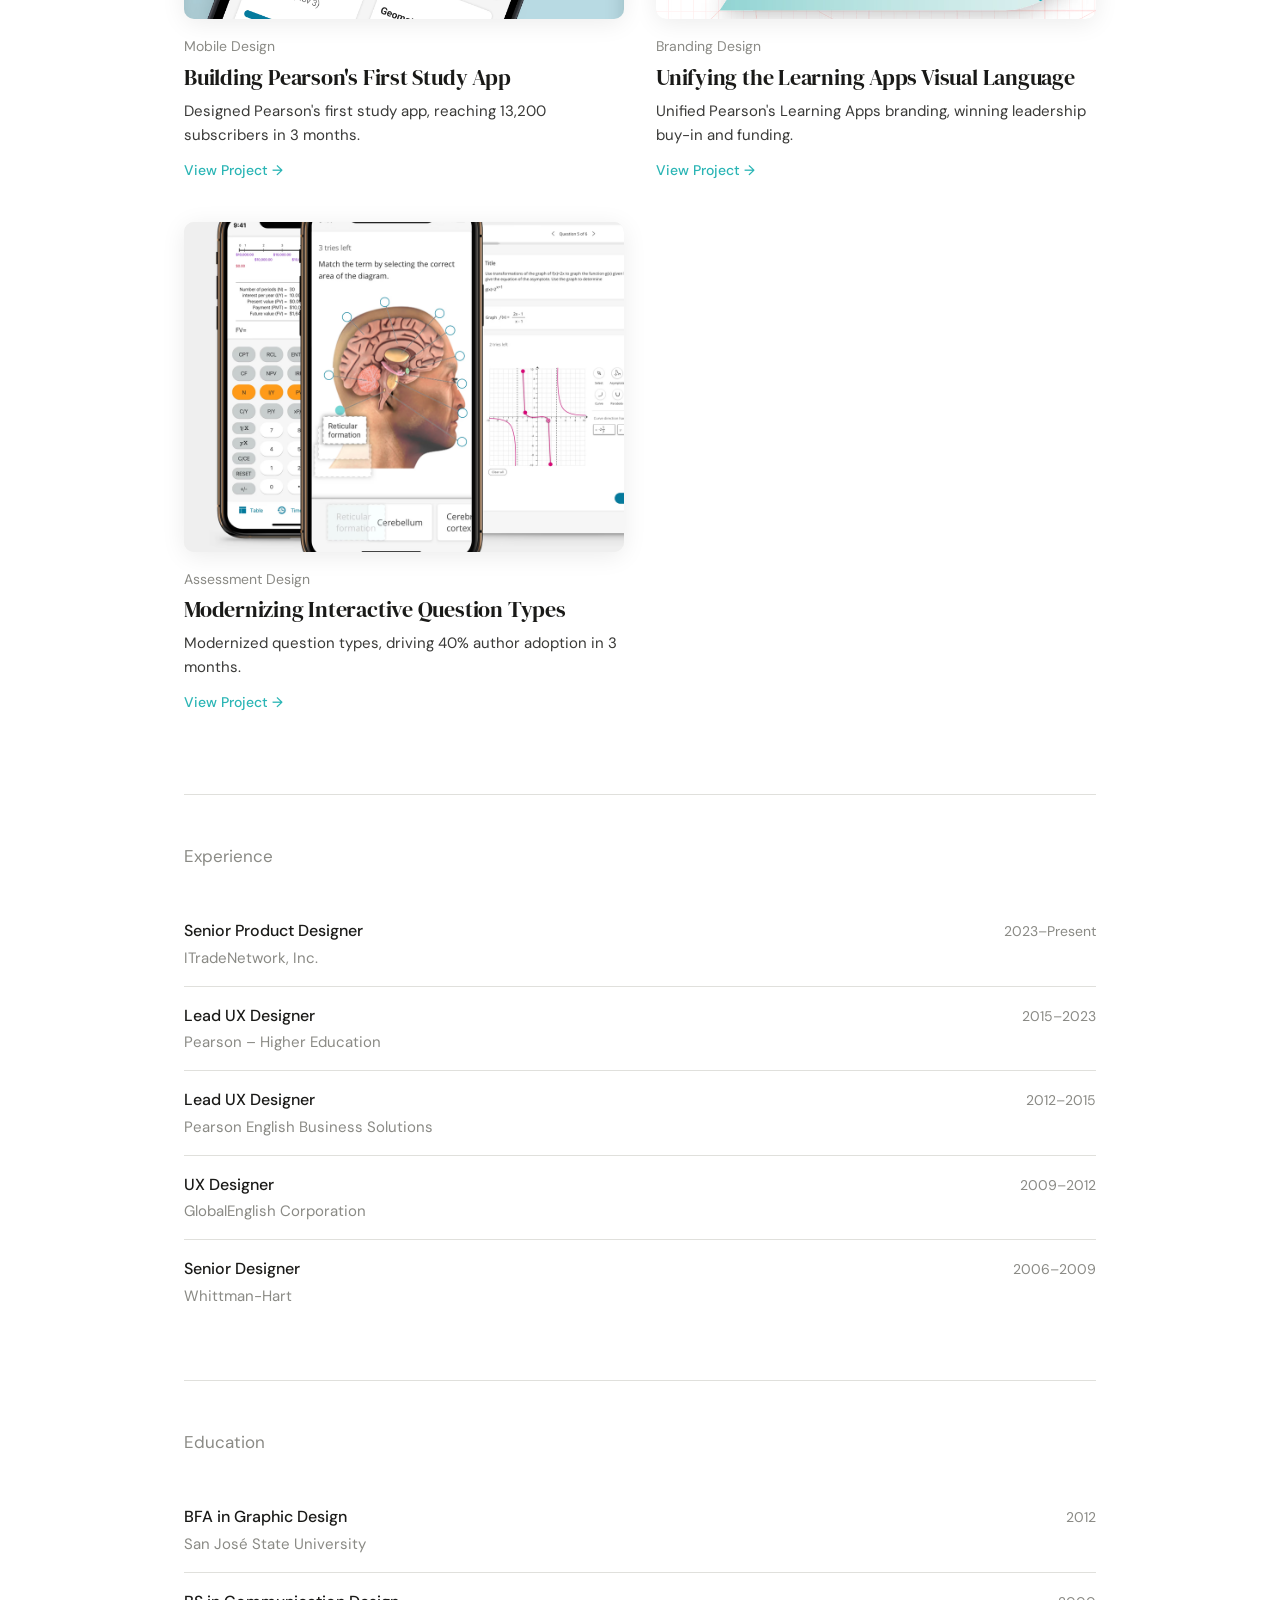
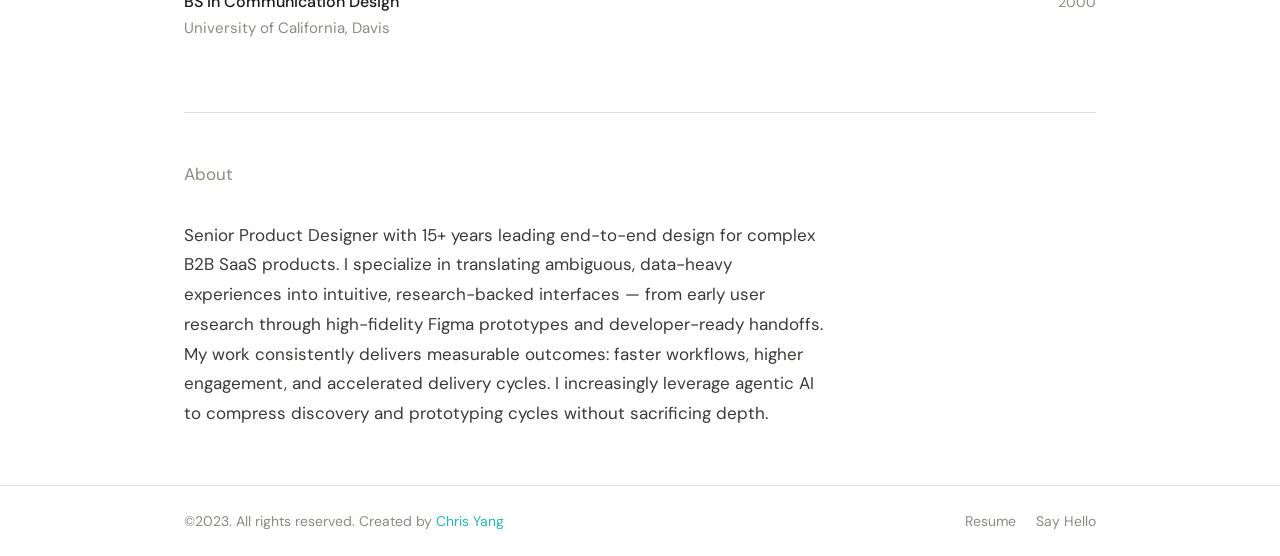
==== commit 7f14b0ea: "Add hero subhead, Experience/Education/About sections, and richer work cards Extends the home page w" ====
--- a/index.html
+++ b/index.html
@@ -12,18 +12,16 @@
   <style>
     .hero-avatar { opacity: 0; transform: scale(0.4); animation: heroScaleIn 0.9s ease 0.2s forwards; }
     .hero h1 { opacity: 0; transform: translateY(24px); animation: heroSlideUp 0.9s ease 0.7s forwards; }
+    .hero-subhead { opacity: 0; transform: translateY(20px); animation: heroSlideUp 0.8s ease 1.1s forwards; }
     .hero-meta-item { opacity: 0; transform: translateX(24px); }
     .hero-meta-item:nth-child(1) { animation: heroSlideInRight 0.7s ease 1.4s forwards; }
     .hero-meta-item:nth-child(2) { animation: heroSlideInRight 0.7s ease 1.9s forwards; }
     .hero-meta-item:nth-child(3) { animation: heroSlideInRight 0.7s ease 2.4s forwards; }
     .works-section-title { opacity: 0; transform: translateY(16px); animation: heroSlideUp 0.9s ease 2.9s forwards; }
-    .works-grid .work-card:nth-child(1) .work-card-img { animation: cardRevealIn 0.6s ease 3.9s forwards; }
-    .works-grid .work-card:nth-child(2) .work-card-img { animation: cardRevealIn 0.6s ease 4.9s forwards; }
     .nav { opacity: 0; top: -100px; animation: navSlideDown 0.35s ease-out 3.2s forwards; }
     @keyframes heroScaleIn { to { opacity: 1; transform: scale(1); } }
     @keyframes heroSlideUp { to { opacity: 1; transform: translateY(0); } }
     @keyframes heroSlideInRight { to { opacity: 1; transform: translateX(0); } }
-    @keyframes cardRevealIn { to { opacity: 1; transform: scale(1); } }
     @keyframes navSlideDown { to { opacity: 1; top: 0; } }
   </style>
 </head>
@@ -43,6 +41,9 @@
           <svg width="12" height="12" viewBox="0 0 12 12" fill="none"><path d="M2 4L6 8L10 4" stroke="currentColor" stroke-width="1.5" stroke-linecap="round" stroke-linejoin="round"/></svg>
         </div>
         <div class="nav-dropdown-menu">
+          <a href="saas-design.html" class="nav-dropdown-item">
+            <span class="nav-dropdown-item-title">SaaS Design</span>
+          </a>
           <a href="platform.html" class="nav-dropdown-item">
             <span class="nav-dropdown-item-title">Platform design</span>
           </a>
@@ -54,9 +55,6 @@
           </a>
           <a href="assessment.html" class="nav-dropdown-item">
             <span class="nav-dropdown-item-title">Assessment</span>
-          </a>
-          <a href="saas-design.html" class="nav-dropdown-item">
-            <span class="nav-dropdown-item-title">SaaS Design</span>
           </a>
         </div>
       </div>
@@ -77,6 +75,7 @@
         <img src="images/home/chris-profile-photo.avif" alt="Christopher Yang">
       </div>
       <h1>Product Designer</h1>
+      <p class="hero-subhead">Senior Product Designer with 15+ years leading end-to-end design for complex B2B SaaS products — turning ambiguous, data-heavy problems into research-backed interfaces.</p>
       <div class="hero-meta">
         <div class="hero-meta-item">
           <svg width="16" height="16" viewBox="0 0 16 16" fill="none"><rect x="2" y="3" width="12" height="10" rx="1.5" stroke="currentColor" stroke-width="1.4"/><path d="M2 6h12" stroke="currentColor" stroke-width="1.4"/></svg>
@@ -98,30 +97,106 @@
       <div class="works-grid">
         <a href="saas-design.html" class="work-card">
           <img class="work-card-img" src="images/home/saas-home-image.png" alt="Redesigning Revenue Recovery — SaaS Design">
-          <div class="work-card-title">Redesigning Revenue Recovery</div>
-          <div class="work-card-sub">SaaS Design</div>
+          <div class="work-card-tag">SaaS Design</div>
+          <h3 class="work-card-title">Redesigning Revenue Recovery</h3>
+          <p class="work-card-desc">Helped Sodexo reclaim $4.5M in revenue and save 202 hours a year.</p>
+          <span class="work-card-link">View Project →</span>
         </a>
         <a href="platform.html" class="work-card">
-          <img class="work-card-img" src="images/home/navigation-design.avif" alt="Navigating Ambiguity — Platform Design">
-          <div class="work-card-title">Navigating Ambiguity</div>
-          <div class="work-card-sub">Platform Design</div>
+          <img class="work-card-img" src="images/home/navigation-design.avif" alt="Simplifying Navigation for Content Teams — Platform Design">
+          <div class="work-card-tag">Platform Design</div>
+          <h3 class="work-card-title">Simplifying Navigation for Content Teams</h3>
+          <p class="work-card-desc">Redesigned Bronte's navigation — 92% of users found courses faster.</p>
+          <span class="work-card-link">View Project →</span>
         </a>
         <a href="apps.html" class="work-card">
-          <img class="work-card-img" src="images/home/mobile-design-thumb.avif" alt="Learning on the Go — Mobile Design">
-          <div class="work-card-title">Learning on the Go</div>
-          <div class="work-card-sub">Mobile Design</div>
+          <img class="work-card-img" src="images/home/mobile-design-thumb.avif" alt="Building Pearson's First Study App — Mobile Design">
+          <div class="work-card-tag">Mobile Design</div>
+          <h3 class="work-card-title">Building Pearson's First Study App</h3>
+          <p class="work-card-desc">Designed Pearson's first study app, reaching 13,200 subscribers in 3 months.</p>
+          <span class="work-card-link">View Project →</span>
         </a>
         <a href="branding.html" class="work-card">
-          <img class="work-card-img" src="images/home/branding-design-thumb.avif" alt="Unify Apps Visual Language — Branding Design">
-          <div class="work-card-title">Unify Apps Visual Language</div>
-          <div class="work-card-sub">Branding Design</div>
+          <img class="work-card-img" src="images/home/branding-design-thumb.avif" alt="Unifying the Learning Apps Visual Language — Branding Design">
+          <div class="work-card-tag">Branding Design</div>
+          <h3 class="work-card-title">Unifying the Learning Apps Visual Language</h3>
+          <p class="work-card-desc">Unified Pearson's Learning Apps branding, winning leadership buy-in and funding.</p>
+          <span class="work-card-link">View Project →</span>
         </a>
         <a href="assessment.html" class="work-card">
-          <img class="work-card-img" src="images/home/app-design-thumb.avif" alt="Tackle Interactive Question Types — Assessment Design">
-          <div class="work-card-title">Tackle Interactive Question Types</div>
-          <div class="work-card-sub">Assessment Design</div>
-        </a>
-      </div>
+          <img class="work-card-img" src="images/home/app-design-thumb.avif" alt="Modernizing Interactive Question Types — Assessment Design">
+          <div class="work-card-tag">Assessment Design</div>
+          <h3 class="work-card-title">Modernizing Interactive Question Types</h3>
+          <p class="work-card-desc">Modernized question types, driving 40% author adoption in 3 months.</p>
+          <span class="work-card-link">View Project →</span>
+        </a>
+      </div>
+    </section>
+
+    <section class="extra-section">
+      <p class="extra-section-title">Experience</p>
+      <div class="experience-list">
+        <div class="experience-item">
+          <div>
+            <div class="experience-role">Senior Product Designer</div>
+            <div class="experience-company">ITradeNetwork, Inc.</div>
+          </div>
+          <div class="experience-years">2023–Present</div>
+        </div>
+        <div class="experience-item">
+          <div>
+            <div class="experience-role">Lead UX Designer</div>
+            <div class="experience-company">Pearson – Higher Education</div>
+          </div>
+          <div class="experience-years">2015–2023</div>
+        </div>
+        <div class="experience-item">
+          <div>
+            <div class="experience-role">Lead UX Designer</div>
+            <div class="experience-company">Pearson English Business Solutions</div>
+          </div>
+          <div class="experience-years">2012–2015</div>
+        </div>
+        <div class="experience-item">
+          <div>
+            <div class="experience-role">UX Designer</div>
+            <div class="experience-company">GlobalEnglish Corporation</div>
+          </div>
+          <div class="experience-years">2009–2012</div>
+        </div>
+        <div class="experience-item">
+          <div>
+            <div class="experience-role">Senior Designer</div>
+            <div class="experience-company">Whittman-Hart</div>
+          </div>
+          <div class="experience-years">2006–2009</div>
+        </div>
+      </div>
+    </section>
+
+    <section class="extra-section">
+      <p class="extra-section-title">Education</p>
+      <div class="education-list">
+        <div class="education-item">
+          <div>
+            <div class="education-degree">BFA in Graphic Design</div>
+            <div class="education-school">San José State University</div>
+          </div>
+          <div class="education-year">2012</div>
+        </div>
+        <div class="education-item">
+          <div>
+            <div class="education-degree">BS in Communication Design</div>
+            <div class="education-school">University of California, Davis</div>
+          </div>
+          <div class="education-year">2000</div>
+        </div>
+      </div>
+    </section>
+
+    <section class="extra-section">
+      <p class="extra-section-title">About</p>
+      <p class="about-text">Senior Product Designer with 15+ years leading end-to-end design for complex B2B SaaS products. I specialize in translating ambiguous, data-heavy experiences into intuitive, research-backed interfaces — from early user research through high-fidelity Figma prototypes and developer-ready handoffs. My work consistently delivers measurable outcomes: faster workflows, higher engagement, and accelerated delivery cycles. I increasingly leverage agentic AI to compress discovery and prototyping cycles without sacrificing depth.</p>
     </section>
   </div>
 </main>
@@ -138,14 +213,5 @@
 </footer>
 
 <script src="js/main.js"></script>
-<script>
-  var workCardImgs = document.querySelectorAll('.works-grid .work-card:nth-child(n+3) .work-card-img');
-  var cardObserver = new IntersectionObserver(function (entries) {
-    entries.forEach(function (entry) {
-      entry.target.classList.toggle('in-view', entry.isIntersecting);
-    });
-  }, { threshold: 0.2 });
-  workCardImgs.forEach(function (img) { cardObserver.observe(img); });
-</script>
 </body>
 </html>
--- a/css/style.css
+++ b/css/style.css
@@ -35,7 +35,16 @@
   transition: opacity 0.3s ease;
 }
 body.page-exit { opacity: 0; }
-body.page-enter { animation: fadeIn 0.4s ease forwards; }
+body.page-enter { animation: bodyFadeIn 0.4s ease forwards; }
+
+/* No transform here on purpose: a lingering transform on <body> (even an
+   identity one left by animation-fill-mode: forwards) turns it into the
+   containing block for every position:fixed descendant on the page,
+   breaking anything meant to be fixed to the viewport (nav, lightbox, etc). */
+@keyframes bodyFadeIn {
+  from { opacity: 0; }
+  to   { opacity: 1; }
+}
 
 @keyframes fadeIn {
   from { opacity: 0; transform: translateY(8px); }
@@ -216,8 +225,17 @@
   color: var(--text-dark);
   line-height: 1.05;
   letter-spacing: -0.02em;
+  margin-bottom: 20px;
+  animation: fadeIn 0.6s 0.1s ease both;
+}
+.hero-subhead {
+  font-size: 1.125rem;
+  font-weight: 300;
+  color: var(--text-muted);
+  max-width: 540px;
+  line-height: 1.6;
   margin-bottom: 28px;
-  animation: fadeIn 0.6s 0.1s ease both;
+  animation: fadeIn 0.6s 0.15s ease both;
 }
 .hero-meta {
   display: flex;
@@ -247,37 +265,106 @@
 .works-grid {
   display: grid;
   grid-template-columns: repeat(2, 1fr);
-  gap: 32px;
+  gap: 40px 32px;
   animation: fadeIn 0.6s 0.3s ease both;
 }
 .work-card {
-  cursor: pointer;
-  transition: transform 0.3s ease;
-}
-.work-card:hover { transform: translateY(-4px); }
+  display: flex;
+  flex-direction: column;
+}
 .work-card-img {
   width: 100%;
   aspect-ratio: 4/3;
   object-fit: cover;
   border-radius: 10px;
-  margin-bottom: 14px;
+  margin-bottom: 16px;
   background: var(--light-gray);
-  opacity: 0;
-  transform: scale(1.08);
-  transition: opacity 0.6s ease, transform 0.6s ease, box-shadow 0.3s ease;
-}
-.work-card-img.in-view { opacity: 1; transform: scale(1); }
-.work-card:nth-child(2n) .work-card-img { transition-delay: 1s; }
+  box-shadow: 0 4px 24px rgba(0,0,0,0.08);
+  transition: box-shadow 0.3s ease;
+}
 .work-card:hover .work-card-img { box-shadow: 0 12px 32px rgba(0,0,0,0.12); }
+.work-card-tag {
+  font-size: 0.875rem;
+  color: var(--text-muted);
+  margin-bottom: 6px;
+}
 .work-card-title {
+  font-family: var(--serif);
+  font-size: 1.375rem;
+  font-weight: 400;
+  color: var(--text-dark);
+  line-height: 1.25;
+  letter-spacing: -0.01em;
+  margin-bottom: 8px;
+}
+.work-card-desc {
+  font-size: 0.9375rem;
+  line-height: 1.6;
+  color: var(--text-body);
+  margin-bottom: 12px;
+}
+.work-card-link {
+  display: inline-flex;
+  align-items: center;
+  gap: 6px;
+  font-size: 0.875rem;
+  font-weight: 500;
+  color: var(--teal);
+  transition: color var(--transition);
+}
+.work-card-link:hover { color: var(--teal-dark); }
+
+/* ── HOME PAGE: EXPERIENCE / EDUCATION / ABOUT ── */
+.extra-section {
+  padding: 48px 0 56px;
+  border-top: 1px solid var(--mid-gray);
+}
+.extra-section-title {
+  font-size: 1.0625rem;
+  font-weight: 400;
+  color: var(--text-muted);
+  margin-bottom: 32px;
+}
+.experience-list,
+.education-list {
+  display: flex;
+  flex-direction: column;
+}
+.experience-item,
+.education-item {
+  display: flex;
+  align-items: baseline;
+  justify-content: space-between;
+  flex-wrap: wrap;
+  gap: 12px;
+  padding: 16px 0;
+  border-bottom: 1px solid var(--mid-gray);
+}
+.experience-item:last-child,
+.education-item:last-child { border-bottom: none; }
+.experience-role,
+.education-degree {
   font-size: 1rem;
   font-weight: 500;
   color: var(--text-dark);
-  margin-bottom: 3px;
-}
-.work-card-sub {
+}
+.experience-company,
+.education-school {
+  font-size: 0.9375rem;
+  color: var(--text-muted);
+  margin-top: 2px;
+}
+.experience-years,
+.education-year {
   font-size: 0.875rem;
   color: var(--text-muted);
+  white-space: nowrap;
+}
+.about-text {
+  font-size: 1.0625rem;
+  line-height: 1.75;
+  color: var(--text-body);
+  max-width: 640px;
 }
 
 /* ── CASE STUDY PAGES ── */
@@ -330,6 +417,17 @@
 
 .case-body { padding-bottom: 96px; animation: fadeIn 0.5s 0.15s ease both; }
 .case-section { margin-bottom: 56px; }
+.case-section,
+.cs-section {
+  opacity: 0;
+  transform: translateY(28px);
+  transition: opacity 0.7s ease, transform 0.7s ease;
+}
+.case-section.in-view,
+.cs-section.in-view {
+  opacity: 1;
+  transform: translateY(0);
+}
 .case-section h3 {
   font-family: var(--serif);
   font-size: 1.5rem;
@@ -376,30 +474,144 @@
   display: flex;
   align-items: center;
   justify-content: space-between;
-  background: var(--off-white);
+  background: #55554f;
   border-radius: 12px;
-  padding: 32px 36px;
+  padding: 48px;
   margin-top: 56px;
   gap: 24px;
+  flex-wrap: wrap;
 }
 .cta-block h3 {
   font-family: var(--serif);
-  font-size: 1.375rem;
-  color: var(--text-dark);
+  font-size: 1.5rem;
+  color: white;
   margin-bottom: 6px;
   font-weight: 400;
 }
-.cta-block p { font-size: 0.9375rem; color: var(--text-muted); margin: 0; }
+.cta-block p { font-size: 0.9375rem; color: rgba(255,255,255,0.65); margin: 0; }
 .cta-link {
   padding: 12px 24px;
-  background: var(--teal);
-  color: white;
+  background: white;
+  color: var(--text-dark);
   border-radius: 7px;
   font-weight: 500;
   font-size: 0.9375rem;
   white-space: nowrap;
-}
-.cta-link:hover { background: var(--teal-dark); }
+  transition: opacity var(--transition);
+}
+.cta-link:hover { opacity: 0.88; }
+
+/* ── LIGHTBOX ── */
+.lightbox-trigger { cursor: zoom-in; }
+.lightbox {
+  position: fixed;
+  inset: 0;
+  background: rgba(10, 10, 9, 0.9);
+  display: flex;
+  align-items: center;
+  justify-content: center;
+  padding: 64px;
+  opacity: 0;
+  visibility: hidden;
+  transition: opacity 0.3s ease;
+  z-index: 1000;
+}
+.lightbox.active { opacity: 1; visibility: visible; }
+.lightbox-img {
+  max-width: 100%;
+  max-height: 100%;
+  border-radius: 8px;
+  box-shadow: 0 24px 64px rgba(0,0,0,0.5);
+  transform: scale(0.92);
+  opacity: 0;
+  transition: transform 0.3s ease, opacity 0.3s ease;
+}
+.lightbox.active .lightbox-img { transform: scale(1); opacity: 1; }
+.lightbox-close,
+.lightbox-prev,
+.lightbox-next {
+  position: absolute;
+  display: flex;
+  align-items: center;
+  justify-content: center;
+  width: 44px; height: 44px;
+  border-radius: 50%;
+  background: rgba(255,255,255,0.1);
+  color: #fff;
+  border: none;
+  cursor: pointer;
+  font-size: 1.5rem;
+  line-height: 1;
+  transition: background var(--transition);
+}
+.lightbox-close:hover,
+.lightbox-prev:hover,
+.lightbox-next:hover { background: rgba(255,255,255,0.2); }
+.lightbox-close { top: 24px; right: 24px; }
+.lightbox-prev { left: 24px; top: 50%; transform: translateY(-50%); }
+.lightbox-next { right: 24px; top: 50%; transform: translateY(-50%); }
+.lightbox-nav-hidden { display: none; }
+
+/* ── SLIDESHOW ── */
+.slideshow {
+  position: relative;
+  margin: 32px 0;
+  border-radius: 10px;
+  overflow: hidden;
+  border: 1px solid var(--mid-gray);
+  background: #eeeeee;
+}
+.slideshow-slides {
+  position: relative;
+  width: 100%;
+  aspect-ratio: 16/9;
+  background: #eeeeee;
+}
+.slideshow-slide {
+  position: absolute;
+  inset: 0;
+  width: 100%;
+  height: 100%;
+  object-fit: contain;
+  opacity: 0;
+  pointer-events: none;
+  transition: opacity 0.4s ease;
+}
+.slideshow-slide.active { opacity: 1; pointer-events: auto; cursor: zoom-in; }
+.slideshow-arrow {
+  position: absolute;
+  top: 50%;
+  transform: translateY(-50%);
+  width: 36px; height: 36px;
+  border-radius: 50%;
+  background: rgba(0,0,0,0.35);
+  color: white;
+  border: none;
+  cursor: pointer;
+  display: flex;
+  align-items: center;
+  justify-content: center;
+  font-size: 0.8125rem;
+  transition: background var(--transition);
+}
+.slideshow-arrow:hover { background: rgba(0,0,0,0.55); }
+.slideshow-prev { left: 14px; }
+.slideshow-next { right: 14px; }
+.slideshow-dots {
+  display: flex;
+  justify-content: center;
+  gap: 8px;
+  padding: 16px 0;
+  background: #eeeeee;
+}
+.slideshow-dot {
+  width: 8px; height: 8px;
+  border-radius: 50%;
+  background: var(--mid-gray);
+  cursor: pointer;
+  transition: background var(--transition);
+}
+.slideshow-dot.active { background: var(--text-dark); }
 
 .case-divider {
   border: none;
@@ -469,6 +681,8 @@
   margin-top: 8px;
 }
 .btn-primary:hover { background: var(--teal-dark); transform: translateY(-1px); }
+.case-section a.btn-primary,
+.case-section a.btn-primary:hover { color: white; }
 
 /* ── CONTACT PAGE ── */
 .contact-hero {
@@ -609,4 +823,6 @@
   .case-hero { padding: 48px 0 36px; }
   .contact-hero { padding: 48px 0 36px; }
   .cta-block { flex-direction: column; align-items: flex-start; }
-}
+  .lightbox { padding: 24px; }
+  .lightbox-prev, .lightbox-next { width: 36px; height: 36px; font-size: 1.25rem; }
+}
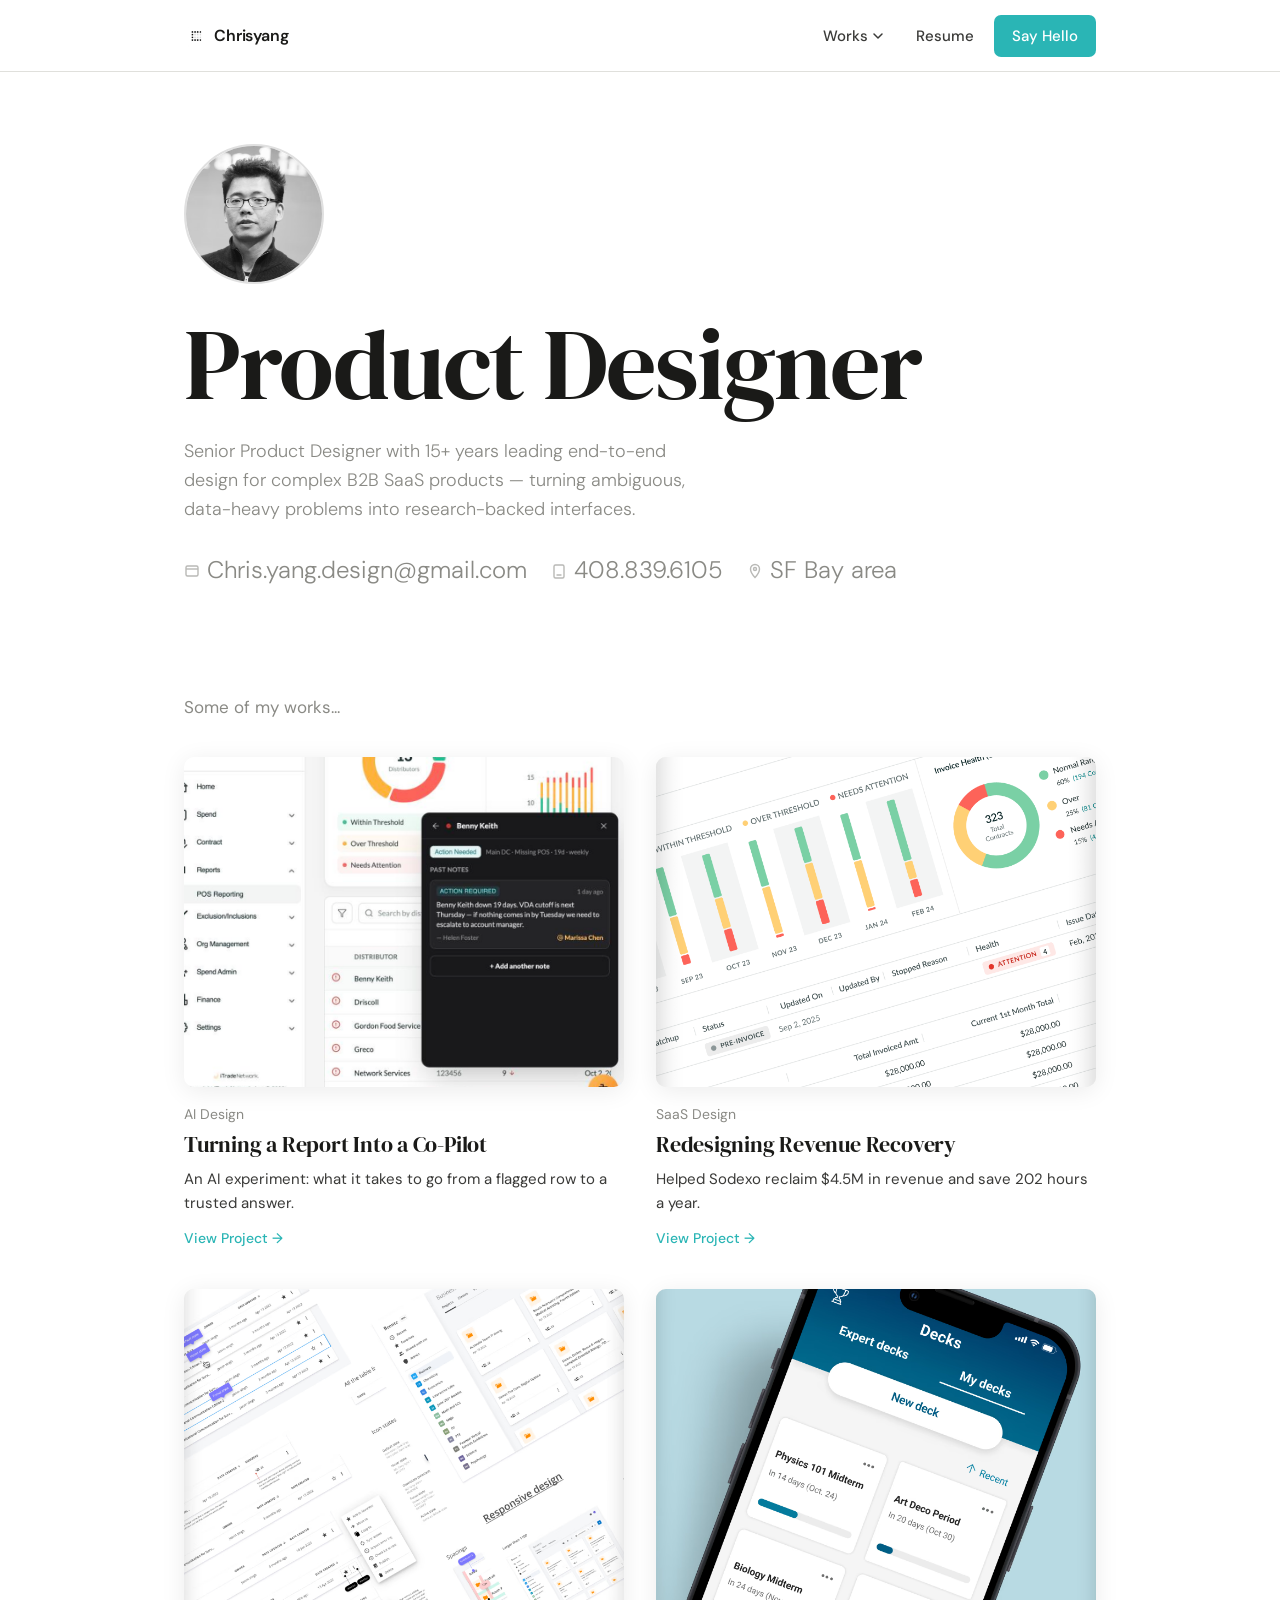
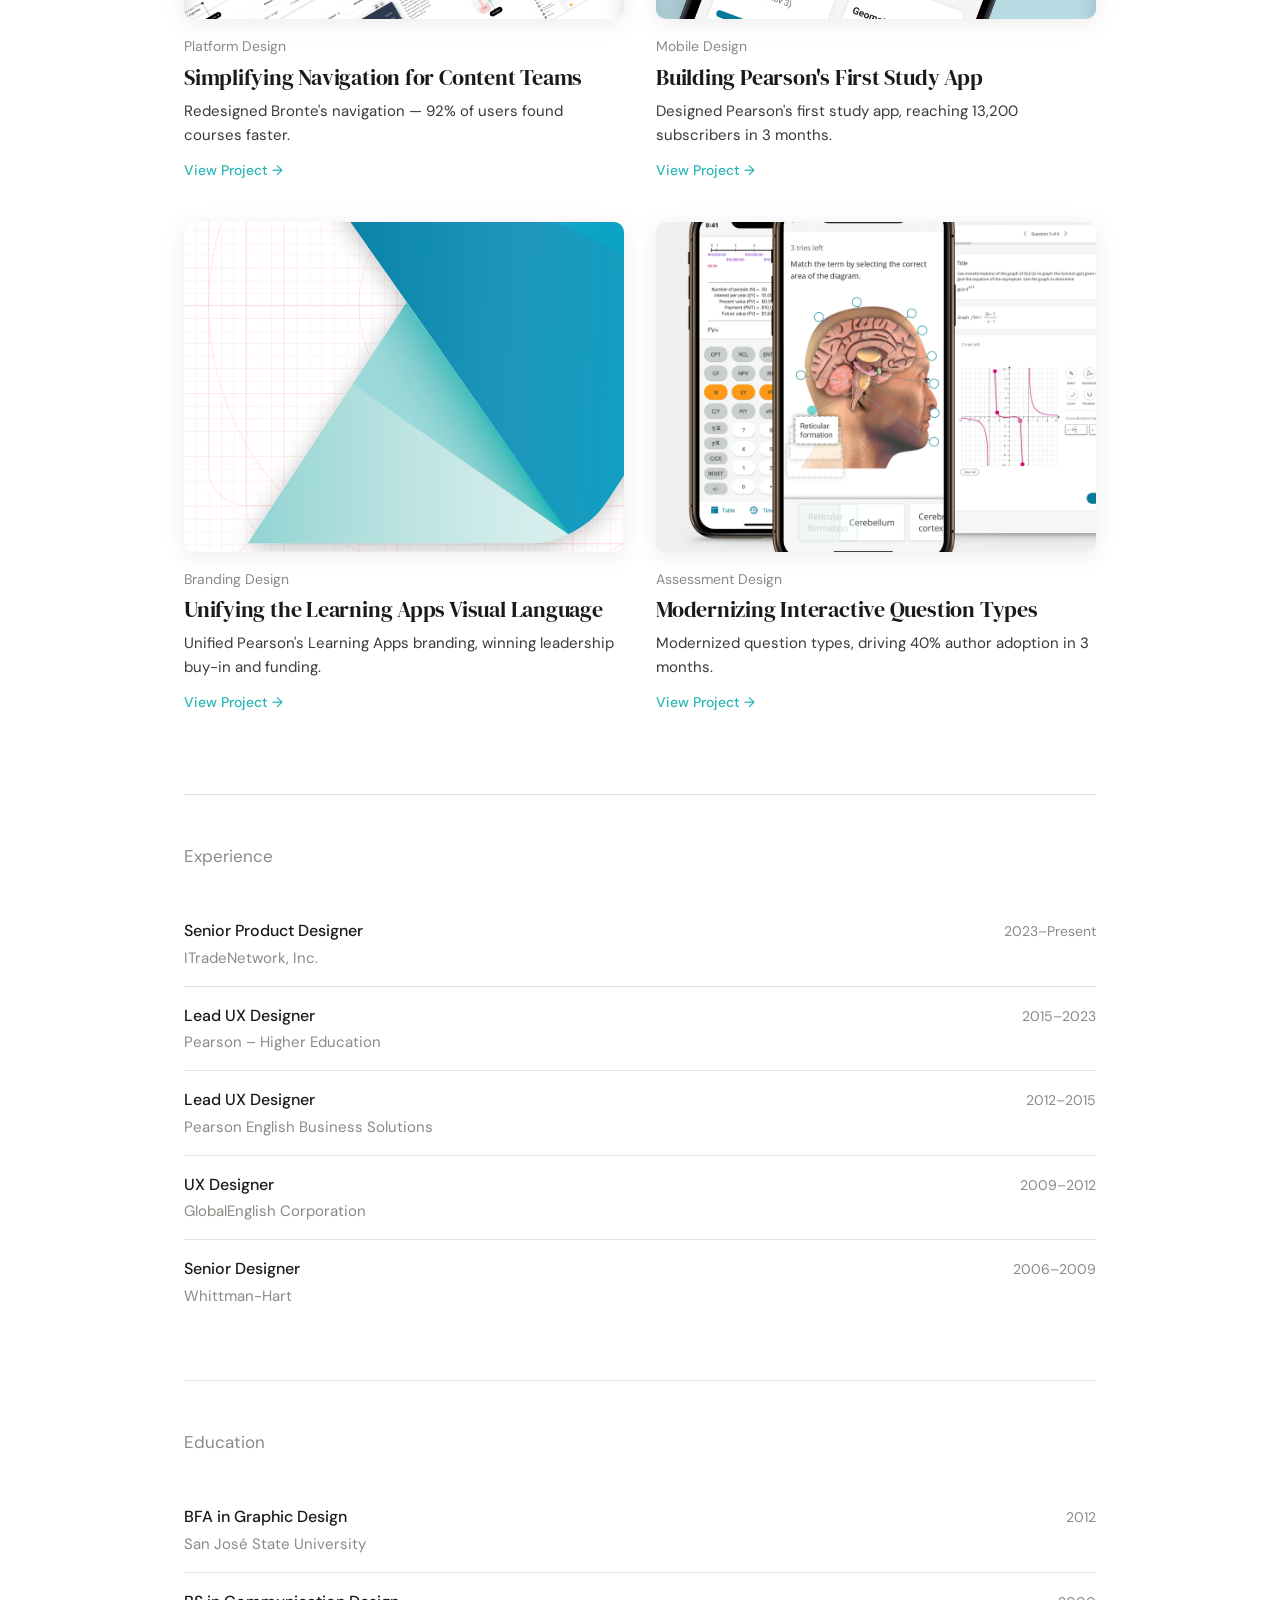
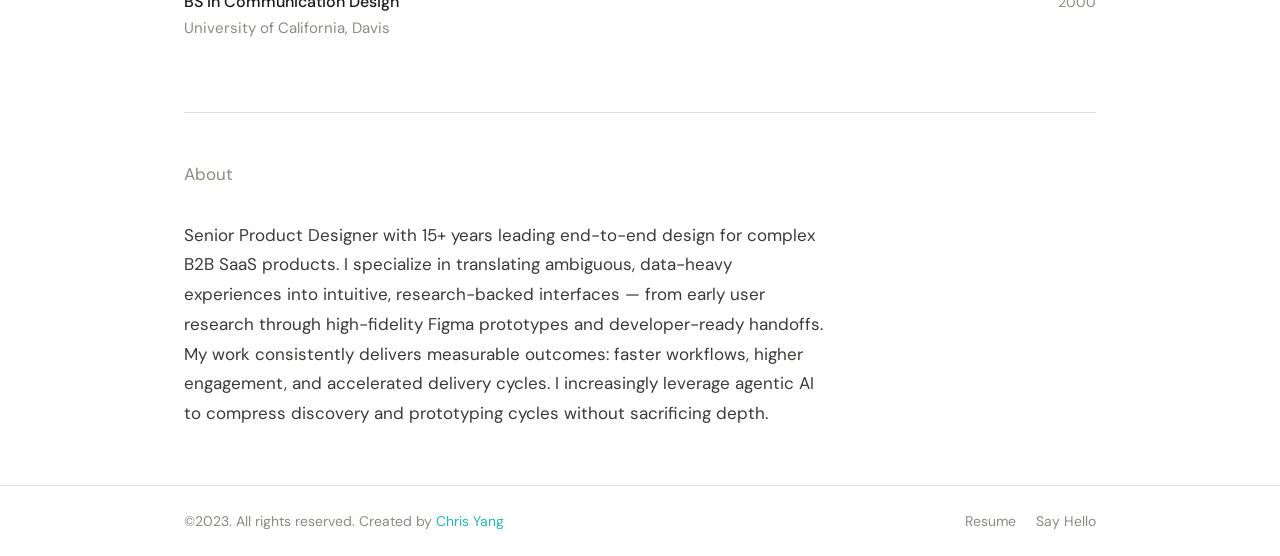
==== commit 3a0b7a44: "Add AI Design case study page with live prototype Adds ai-experiment.html — a dark, Framer-inspired " ====
--- a/index.html
+++ b/index.html
@@ -41,6 +41,7 @@
           <svg width="12" height="12" viewBox="0 0 12 12" fill="none"><path d="M2 4L6 8L10 4" stroke="currentColor" stroke-width="1.5" stroke-linecap="round" stroke-linejoin="round"/></svg>
         </div>
         <div class="nav-dropdown-menu">
+          <a href="ai-experiment.html" class="nav-dropdown-item"><span class="nav-dropdown-item-title">AI Design</span></a>
           <a href="saas-design.html" class="nav-dropdown-item">
             <span class="nav-dropdown-item-title">SaaS Design</span>
           </a>
@@ -95,6 +96,13 @@
     <section class="works-section">
       <p class="works-section-title">Some of my works...</p>
       <div class="works-grid">
+        <a href="ai-experiment.html" class="work-card">
+          <img class="work-card-img" src="images/home/ai-experiment-thumb.png" alt="Turning a Report Into a Co-Pilot — AI Design">
+          <div class="work-card-tag">AI Design</div>
+          <h3 class="work-card-title">Turning a Report Into a Co-Pilot</h3>
+          <p class="work-card-desc">An AI experiment: what it takes to go from a flagged row to a trusted answer.</p>
+          <span class="work-card-link">View Project →</span>
+        </a>
         <a href="saas-design.html" class="work-card">
           <img class="work-card-img" src="images/home/saas-home-image.png" alt="Redesigning Revenue Recovery — SaaS Design">
           <div class="work-card-tag">SaaS Design</div>
